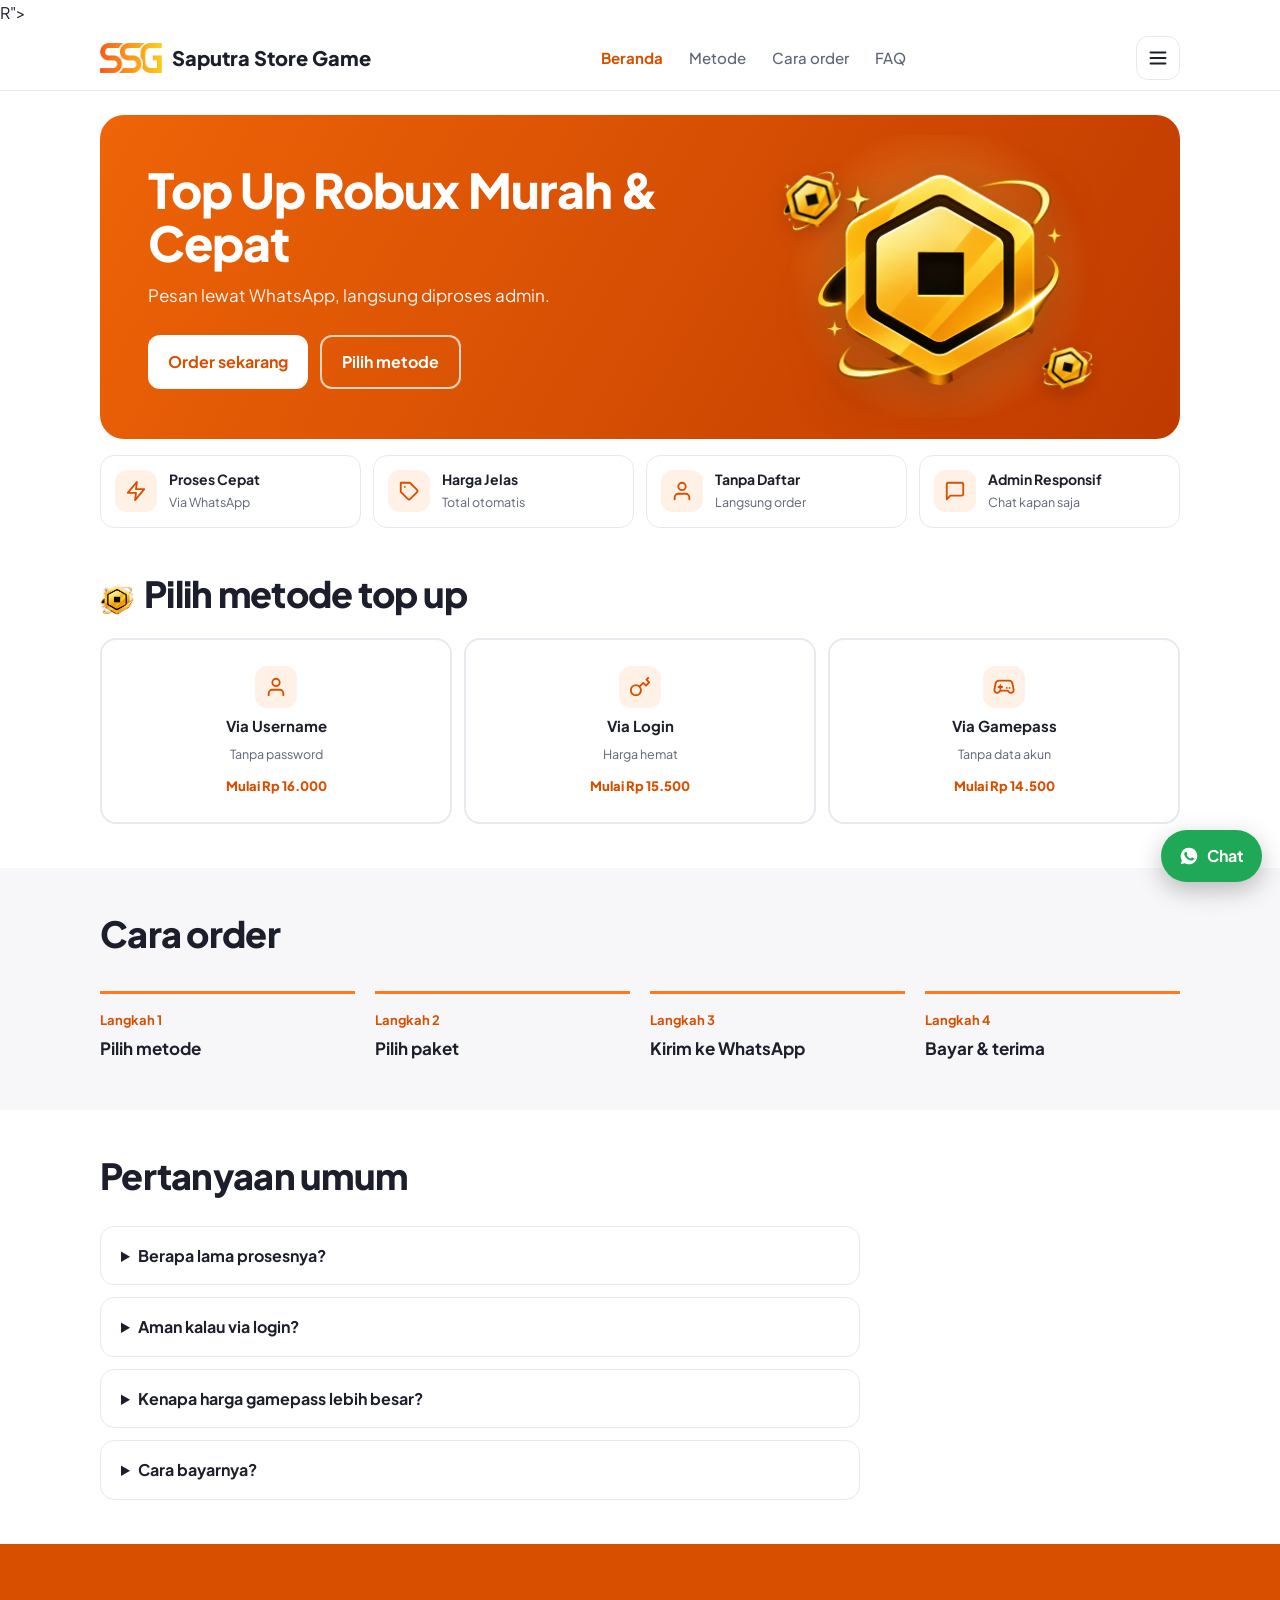
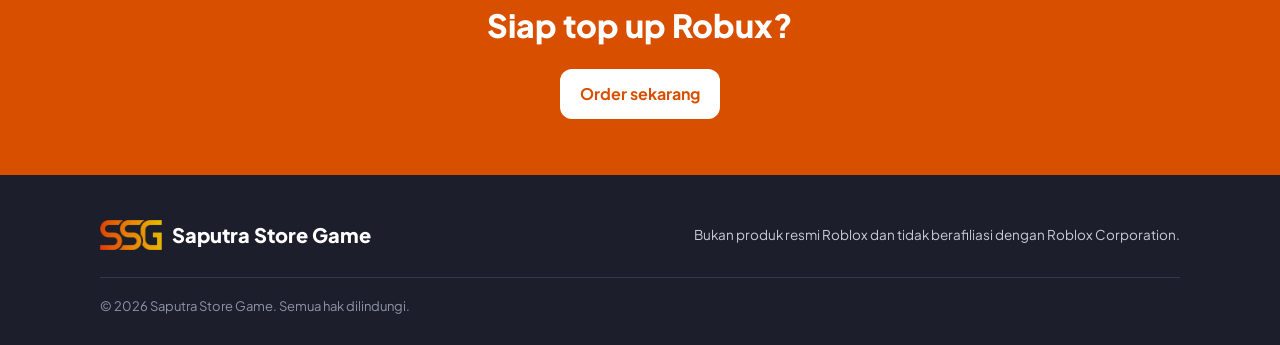
==== index.html @ 34a8691d "Add files via upload" ====
<!DOCTYPE html>
<html lang="id">
<head>
<meta charset="utf-8">
<meta name="viewport" content="width=device-width, initial-scale=1">
<title>Saputra Store Game – Top Up Robux Cepat & Aman</title>
<meta name="description" content="Top up Robux via username, login, atau gamepass. Pesan langsung lewat WhatsApp, diproses cepat.">
<link rel="icon" type="image/png" href="favicon.png"><rect width='100' height='100' rx='24' fill='%23ff7a1a'/><text x='50' y='68' font-size='56' font-weight='800' text-anchor='middle' fill='white' font-family='sans-serif'>R</text></svg>">
<link rel="preconnect" href="https://fonts.googleapis.com">
<link rel="preconnect" href="https://fonts.gstatic.com" crossorigin>
<link href="https://fonts.googleapis.com/css2?family=Plus+Jakarta+Sans:wght@400;500;700;800&display=swap" rel="stylesheet">
<link rel="stylesheet" href="style.css?v=20261128c">
</head>
<body>
<header>
  <div class="wrap nav">
    <a class="logo" href="index.html"><img src="logo.png" alt="" height="30"><span id="brandName">Saputra Store Game</span></a>
    <nav aria-label="Menu utama">
      <a href="index.html" aria-current="page">Beranda</a> <a href="index.html#paket">Metode</a> <a href="index.html#cara">Cara order</a> <a href="index.html#faq">FAQ</a>
    </nav>
    <div class="burgerwrap">
      <button type="button" class="burger" id="burger" aria-label="Menu" aria-expanded="false" aria-controls="menu">
        <svg width="22" height="22" viewBox="0 0 24 24" fill="none" stroke="currentColor" stroke-width="2.4" stroke-linecap="round" aria-hidden="true"><path d="M4 6h16M4 12h16M4 18h16"/></svg>
      </button>
      <div class="menu" id="menu" hidden>
        <a href="index.html">Beranda</a>
        <a href="index.html#paket">Metode</a>
        <a href="index.html#cara">Cara order</a>
        <a href="index.html#faq">FAQ</a>
        <a href="#" id="waMenu" target="_blank" rel="noopener">Chat admin</a>
      </div>
    </div>
  </div>
</header>
<main>
<div class="wrap">
  <div class="banner">
    <div>
      <h1>Top Up Robux Murah &amp; Cepat</h1>
      <p>Pesan lewat WhatsApp, langsung diproses admin.</p>
      <div class="cta-row"><a class="btn btn-w" href="order.html">Order sekarang</a><a class="btn btn-line" href="#paket">Pilih metode</a></div>
    </div>
    <div class="artbox" aria-hidden="true"><img class="art" src="robux.png" alt="" width="300" height="267"><img class="mini m1" src="robux.png" alt=""><img class="mini m2" src="robux.png" alt=""></div>
  </div>
  <div class="feats">
    <div class="ft"><span class="ic"><svg width="22" height="22" viewBox="0 0 24 24" fill="none" stroke="#d94f00" stroke-width="2" stroke-linecap="round" stroke-linejoin="round" aria-hidden="true"><path d="M13 2L3 14h9l-1 8 10-12h-9l1-8z"/></svg></span><div><b>Proses Cepat</b><span>Via WhatsApp</span></div></div><div class="ft"><span class="ic"><svg width="22" height="22" viewBox="0 0 24 24" fill="none" stroke="#d94f00" stroke-width="2" stroke-linecap="round" stroke-linejoin="round" aria-hidden="true"><path d="M20.6 13.4l-7.2 7.2a2 2 0 0 1-2.8 0L3 13V3h10l7.6 7.6a2 2 0 0 1 0 2.8zM7.5 7.5h.01"/></svg></span><div><b>Harga Jelas</b><span>Total otomatis</span></div></div><div class="ft"><span class="ic"><svg width="22" height="22" viewBox="0 0 24 24" fill="none" stroke="#d94f00" stroke-width="2" stroke-linecap="round" stroke-linejoin="round" aria-hidden="true"><path d="M20 21v-2a4 4 0 0 0-4-4H8a4 4 0 0 0-4 4v2M12 11a4 4 0 1 0 0-8 4 4 0 0 0 0 8z"/></svg></span><div><b>Tanpa Daftar</b><span>Langsung order</span></div></div><div class="ft"><span class="ic"><svg width="22" height="22" viewBox="0 0 24 24" fill="none" stroke="#d94f00" stroke-width="2" stroke-linecap="round" stroke-linejoin="round" aria-hidden="true"><path d="M21 15a2 2 0 0 1-2 2H7l-4 4V5a2 2 0 0 1 2-2h14a2 2 0 0 1 2 2z"/></svg></span><div><b>Admin Responsif</b><span>Chat kapan saja</span></div></div>
  </div>
</div>

<section id="paket" class="tight"><div class="wrap">
  <h2 class="t"><img class="hico" src="robux.png" alt="" width="34" height="30">Pilih metode top up</h2>
  <div class="mcs">
    <a class="mc" href="order.html?m=username"><span class="ic"><svg width="22" height="22" viewBox="0 0 24 24" fill="none" stroke="#d94f00" stroke-width="2" stroke-linecap="round" stroke-linejoin="round" aria-hidden="true"><path d="M20 21v-2a4 4 0 0 0-4-4H8a4 4 0 0 0-4 4v2M12 11a4 4 0 1 0 0-8 4 4 0 0 0 0 8z"/></svg></span><b>Via Username</b><small>Tanpa password</small><span class="from" data-m="username"></span></a><a class="mc" href="order.html?m=login"><span class="ic"><svg width="22" height="22" viewBox="0 0 24 24" fill="none" stroke="#d94f00" stroke-width="2" stroke-linecap="round" stroke-linejoin="round" aria-hidden="true"><path d="M21 2l-2 2m-7.6 7.6a5.5 5.5 0 1 1-7.8 7.8 5.5 5.5 0 0 1 7.8-7.8zm0 0L15.5 7.5m0 0l3 3L22 7l-3-3"/></svg></span><b>Via Login</b><small>Harga hemat</small><span class="from" data-m="login"></span></a><a class="mc" href="order.html?m=gamepass"><span class="ic"><svg width="22" height="22" viewBox="0 0 24 24" fill="none" stroke="#d94f00" stroke-width="2" stroke-linecap="round" stroke-linejoin="round" aria-hidden="true"><path d="M6 12h4m-2-2v4m7-1h.01M18 13h.01M17.3 5H6.7a4 4 0 0 0-3.9 3.2L1.5 15a3 3 0 0 0 5.2 2.4L8 16h8l1.3 1.4A3 3 0 0 0 22.5 15l-1.3-6.8A4 4 0 0 0 17.3 5z"/></svg></span><b>Via Gamepass</b><small>Tanpa data akun</small><span class="from" data-m="gamepass"></span></a>
  </div>
</div></section>

<section id="cara" class="alt tight"><div class="wrap">
  <h2 class="t">Cara order</h2>
  <ol class="steps">
    <li><b>Pilih metode</b></li><li><b>Pilih paket</b></li><li><b>Kirim ke WhatsApp</b></li><li><b>Bayar &amp; terima</b></li>
  </ol>
</div></section>

<section id="faq" class="tight"><div class="wrap">
  <h2 class="t">Pertanyaan umum</h2>
  <div class="faq">
    <details><summary>Berapa lama prosesnya?</summary><p>Diproses setelah pembayaran dikonfirmasi admin.</p></details>
    <details><summary>Aman kalau via login?</summary><p>Via username atau gamepass lebih aman. Jika via login, password dan code backup hanya dikirim ke admin lewat WhatsApp dan tidak disimpan di website. Ganti password setelah pesanan selesai.</p></details>
    <details><summary>Kenapa harga gamepass lebih besar?</summary><p>Roblox memotong 30%. Harga gamepass dihitung otomatis di halaman order.</p></details>
    <details><summary>Cara bayarnya?</summary><p>Admin mengirim pilihan pembayaran lewat WhatsApp.</p></details>
  </div>
</div></section>

<div class="cta"><div class="wrap">
  <h2>Siap top up Robux?</h2>
  <a class="btn" href="order.html" style="margin-top:18px">Order sekarang</a>
</div></div>
</main>
<footer>
  <div class="wrap">
    <div class="fgrid">
      <a class="logo" href="index.html"><img src="logo.png" alt="" height="30"><span class="fbrand">Saputra Store Game</span></a>
      <p>Bukan produk resmi Roblox dan tidak berafiliasi dengan Roblox Corporation.</p>
    </div>
    <div class="copy">© <span id="yr"></span> <span class="fbrand">Saputra Store Game</span>. Semua hak dilindungi.</div>
  </div>
</footer>

<a class="fab" id="waFab" href="#" target="_blank" rel="noopener" aria-label="Chat admin via WhatsApp">
  <svg width="20" height="20" viewBox="0 0 24 24" fill="#fff" aria-hidden="true"><path d="M12 2a10 10 0 0 0-8.6 15.1L2 22l5-1.3A10 10 0 1 0 12 2zm5.2 14.2c-.2.6-1.300 1.200-1.800 1.200-.5.100-1 .2-3.300-.7-2.800-1.200-4.600-4-4.700-4.200-.1-.2-1.100-1.500-1.100-2.800 0-1.300.7-2 1-2.300.2-.3.500-.3.700-.3h.5c.2 0 .4 0 .6.500l.9 2.100c.1.200.1.400 0 .5l-.4.600c-.1.200-.3.300-.1.600.2.300.8 1.300 1.700 2.100 1.200 1 2.200 1.400 2.500 1.500.3.100.5.100.7-.1l.9-1.100c.2-.3.400-.2.700-.1l2 .9c.3.100.5.200.5.300.100.100.100.700-.1 1.300z"/></svg>
  Chat
</a>

<script src="site.js?v=20261128c"></script>
<script>
document.querySelectorAll(".from").forEach(e => {
  e.textContent = "Mulai " + rp(Math.min(...CONFIG.prices[e.dataset.m].map(p => p[1])));
});
</script>
</body>
</html>
---- style.css ----
:root{
  --orange:#ff7a1a; --orange-d:#d94f00; --orange-l:#fff1e6; --orange-m:#ffd9bd;
  --ink:#1c1f2b; --muted:#5d6475; --line:#e8e9ee; --bg:#ffffff; --soft:#f7f7f9;
  --ok:#14804a; --err:#c62828;
}
*{box-sizing:border-box;margin:0;padding:0}
html{scroll-behavior:smooth}
body{font-family:"Plus Jakarta Sans",system-ui,-apple-system,"Segoe UI",Roboto,sans-serif;color:var(--ink);background:var(--bg);line-height:1.6;-webkit-font-smoothing:antialiased}
a{color:inherit}
:focus-visible{outline:3px solid var(--ink);outline-offset:2px;border-radius:6px}
.wrap{max-width:1120px;margin:0 auto;padding:0 20px}
@media (prefers-reduced-motion:reduce){html{scroll-behavior:auto}*{transition:none!important}}

/* header */
header{position:sticky;top:0;z-index:20;background:rgba(255,255,255,.94);backdrop-filter:blur(8px);border-bottom:1px solid var(--line)}
.nav{display:flex;align-items:center;justify-content:space-between;height:64px}
.logo{display:flex;align-items:center;gap:10px;font-weight:800;font-size:20px;text-decoration:none}
.logo i{width:34px;height:34px;border-radius:10px;background:var(--orange);color:#fff;display:grid;place-items:center;font-style:normal;font-size:19px}
.nav nav{display:flex;gap:26px;font-weight:500;font-size:15px}
.nav nav a{text-decoration:none;color:var(--muted)}
.nav nav a:hover{color:var(--orange-d)}
.btn{display:inline-flex;align-items:center;justify-content:center;gap:8px;border:0;cursor:pointer;font:inherit;font-weight:700;border-radius:12px;padding:12px 20px;text-decoration:none;transition:background .15s}
.btn-o{background:var(--orange-d);color:#fff}
.btn-o:hover{background:#b94400}
.btn-s{padding:9px 16px;font-size:14px}
@media(max-width:760px){.nav nav{display:none}}

/* hero */
.hero{padding:56px 0 72px;background:linear-gradient(180deg,var(--orange-l),#fff 70%)}
.hero-grid{display:grid;grid-template-columns:1.05fr .95fr;gap:48px;align-items:start}
@media(max-width:900px){.hero-grid{grid-template-columns:1fr;gap:32px}.hero{padding-top:36px}}
h1{font-size:clamp(34px,5vw,54px);line-height:1.1;font-weight:800;letter-spacing:-.02em}
.lead{margin-top:18px;font-size:18px;color:var(--muted);max-width:480px}
.points{margin-top:28px;list-style:none;display:grid;gap:14px}
.points li{display:flex;gap:12px;align-items:flex-start}
.points b{display:block}
.points span{color:var(--muted);font-size:15px}
.tick{flex:none;width:26px;height:26px;border-radius:50%;background:var(--orange);display:grid;place-items:center;margin-top:2px}
.tick svg{width:14px;height:14px}

/* order card */
.card{background:#fff;border:1px solid var(--line);border-radius:20px;box-shadow:0 18px 48px rgba(217,79,0,.12);padding:22px}
.card h2{font-size:20px;margin-bottom:14px}
.tabs{display:grid;grid-template-columns:repeat(3,1fr);gap:6px;background:var(--soft);padding:5px;border-radius:14px}
.tab{border:0;background:transparent;font:inherit;font-weight:700;font-size:14px;padding:10px 6px;border-radius:10px;cursor:pointer;color:var(--muted)}
.tab[aria-selected="true"]{background:#fff;color:var(--orange-d);box-shadow:0 1px 4px rgba(0,0,0,.12)}
.hint{margin:14px 0 4px;font-size:14px;color:var(--muted)}
label{display:block;font-weight:700;font-size:14px;margin:16px 0 6px}
input[type=text],input[type=password]{width:100%;font:inherit;padding:12px 14px;border:1.5px solid var(--line);border-radius:12px;background:#fff;color:var(--ink)}
input[type=text]:focus,input[type=password]:focus{border-color:var(--orange);outline:3px solid var(--orange-m)}
input.bad{border-color:var(--err)}
.err{color:var(--err);font-size:13px;margin-top:6px;min-height:0}
.chips{display:grid;grid-template-columns:repeat(3,1fr);gap:8px}
.chip{border:1.5px solid var(--line);background:#fff;border-radius:12px;padding:10px 6px;cursor:pointer;font:inherit;text-align:center;line-height:1.3}
.chip b{display:block;font-size:15px}
.chip small{color:var(--muted);font-size:12px}
.chip[aria-pressed="true"]{border-color:var(--orange);background:var(--orange-l)}
.chip[aria-pressed="true"] small{color:var(--orange-d)}
.box{margin-top:16px;border-radius:12px;background:var(--orange-l);padding:12px 14px;font-size:14px}
.box b{color:var(--orange-d)}
.total{display:flex;justify-content:space-between;align-items:baseline;margin:18px 0 12px;padding-top:16px;border-top:1px dashed var(--line)}
.total span{color:var(--muted);font-size:14px}
.total strong{font-size:28px;letter-spacing:-.02em}
.card .btn{width:100%;padding:15px;font-size:16px}
.fine{margin-top:10px;text-align:center;font-size:12.5px;color:var(--muted)}

/* sections */
section{padding:72px 0}
.alt{background:var(--soft)}
h2.t{font-size:clamp(26px,3.4vw,36px);line-height:1.2;letter-spacing:-.02em;font-weight:800}
.sub{margin-top:10px;color:var(--muted);max-width:560px}
.grid3{display:grid;grid-template-columns:repeat(3,1fr);gap:20px;margin-top:36px}
@media(max-width:860px){.grid3{grid-template-columns:1fr}}
.item{background:#fff;border:1px solid var(--line);border-radius:16px;padding:24px}
.alt .item{border-color:transparent}
.item h3{font-size:18px;margin-bottom:6px}
.item p{color:var(--muted);font-size:15px}
.item .tag{display:inline-block;margin-top:14px;font-size:13px;font-weight:700;color:var(--orange-d);background:var(--orange-l);padding:4px 10px;border-radius:99px}
.steps{margin-top:36px;display:grid;grid-template-columns:repeat(4,1fr);gap:20px;counter-reset:s;list-style:none}
@media(max-width:900px){.steps{grid-template-columns:1fr 1fr}}
@media(max-width:520px){.steps{grid-template-columns:1fr}}
.steps li{counter-increment:s;padding-top:16px;border-top:3px solid var(--orange)}
.steps li::before{content:"Langkah " counter(s);display:block;font-size:13px;font-weight:700;color:var(--orange-d);margin-bottom:4px}
.steps b{display:block;margin-bottom:4px}
.steps span{color:var(--muted);font-size:15px}
details{background:#fff;border:1px solid var(--line);border-radius:14px;padding:16px 20px;margin-top:12px}
summary{cursor:pointer;font-weight:700}
details p{margin-top:10px;color:var(--muted);font-size:15px}
.faq{max-width:760px;margin-top:28px}

/* footer */
footer{background:var(--ink);color:#c9ccd6;padding:44px 0 28px}
.fgrid{display:flex;flex-wrap:wrap;gap:24px;justify-content:space-between;align-items:center}
footer .logo{color:#fff}
footer p{font-size:13.5px;max-width:520px}
.copy{margin-top:26px;padding-top:18px;border-top:1px solid #333847;font-size:13px;color:#8f94a5}

/* floating wa */
.fab{position:fixed;right:18px;bottom:18px;z-index:30;background:#1fa855;color:#fff;border-radius:99px;padding:13px 18px;font-weight:700;text-decoration:none;box-shadow:0 8px 24px rgba(0,0,0,.25);display:flex;gap:8px;align-items:center}
.fab:hover{background:#178a45}
.cta-row{display:flex;gap:12px;flex-wrap:wrap;margin-top:26px}
.btn-ghost{background:#fff;color:var(--ink);border:1.5px solid var(--line)}
.btn-ghost:hover{border-color:var(--orange)}
.quick{display:grid;gap:8px;margin-top:6px}
.qrow{display:flex;justify-content:space-between;align-items:center;padding:14px 16px;border:1.5px solid var(--line);border-radius:12px;text-decoration:none}
.qrow:hover{border-color:var(--orange);background:var(--orange-l)}
.qrow span{font-weight:700;color:var(--orange-d)}
.tbl{overflow-x:auto;margin-top:32px;border:1px solid var(--line);border-radius:16px;background:#fff}
table{width:100%;border-collapse:collapse;min-width:480px}
th,td{padding:14px 18px;text-align:left;border-bottom:1px solid var(--line)}
thead th{background:var(--orange-l);font-size:14px}
tbody tr:last-child th,tbody tr:last-child td{border-bottom:0}
td a{font-weight:700;color:var(--orange-d);text-decoration:none}
td a:hover{text-decoration:underline}
.go{display:inline-block;margin:14px 0 0 12px;font-weight:700;color:var(--orange-d);text-decoration:none;font-size:14px}
.cta{background:var(--orange-d);color:#fff;padding:56px 0;text-align:center}
.cta h2{font-size:clamp(24px,3vw,32px);font-weight:800}
.cta p{margin:8px 0 22px;opacity:.92}
.cta .btn{background:#fff;color:var(--orange-d)}
.page-head{padding:44px 20px 8px;text-align:center}
.page-head h1{font-size:clamp(28px,4vw,38px)}
.page-head p{color:var(--muted);margin-top:8px}
.order-wrap{max-width:560px;margin:28px auto 72px;padding:0 20px}
.nav nav a[aria-current]{color:var(--orange-d);font-weight:700}

.logo img{height:30px;width:auto;display:block}
@media(max-width:480px){.logo{font-size:15px;gap:8px}.logo img{height:22px}.btn-s{padding:8px 12px}}

/* beranda */
.tight{padding:44px 0}
.banner{margin-top:24px;border-radius:24px;background:linear-gradient(120deg,#ee6407,#bf3a00);color:#fff;padding:48px;display:grid;grid-template-columns:1.2fr .8fr;gap:24px;align-items:center;overflow:hidden}
.banner h1{color:#fff;font-size:clamp(30px,4.6vw,48px)}
.banner p{margin-top:12px;font-size:17px;opacity:.95}
.btn-w{background:#fff;color:var(--orange-d)}
.btn-w:hover{background:var(--orange-l)}
.btn-line{background:transparent;color:#fff;border:2px solid rgba(255,255,255,.75)}
.btn-line:hover{background:rgba(255,255,255,.12)}
@media(max-width:760px){.banner{grid-template-columns:1fr;padding:30px 22px}.artbox{display:none}}
.feats{display:grid;grid-template-columns:repeat(4,1fr);gap:12px;margin-top:16px}
@media(max-width:860px){.feats{grid-template-columns:1fr 1fr}}
.ft{display:flex;gap:12px;align-items:center;background:#fff;border:1px solid var(--line);border-radius:14px;padding:14px}
.ft b{display:block;font-size:14px;line-height:1.3}
.ft span:not(.ic){font-size:12.5px;color:var(--muted)}
.ic{width:42px;height:42px;border-radius:12px;background:var(--orange-l);display:grid;place-items:center;flex:none}
.mcs{display:grid;grid-template-columns:repeat(3,1fr);gap:12px;margin-top:22px}
.mc{display:flex;flex-direction:column;align-items:center;gap:6px;border:2px solid var(--line);background:#fff;border-radius:16px;padding:16px 8px;cursor:pointer;font:inherit;text-align:center}
.mc b{font-size:15px}
.mc small{color:var(--muted);font-size:12.5px}
.mc[aria-pressed="true"]{border-color:var(--orange);background:var(--orange-l)}
.mc[aria-pressed="true"] .ic{background:#fff}
.pks{display:grid;grid-template-columns:repeat(auto-fill,minmax(150px,1fr));gap:12px;margin-top:20px}
.pk{display:flex;flex-direction:column;align-items:center;gap:2px;padding:16px 14px 0;border:1.5px solid var(--line);border-radius:16px;background:linear-gradient(180deg,#fff 45%,#fff7ef);text-decoration:none;overflow:hidden;transition:border-color .15s,box-shadow .15s}
.pk:hover{border-color:var(--orange);box-shadow:0 8px 22px rgba(217,79,0,.14)}
.pk b{font-size:22px;letter-spacing:-.02em;margin-top:8px}
.pk small{color:var(--muted);font-size:13px}
.coin{width:44px;height:44px;border-radius:50%;background:linear-gradient(135deg,#ffe07a,#ffa600);display:grid;place-items:center;font-weight:800;font-size:14px;color:#8a4300}
.pr{align-self:stretch;margin:14px -14px 0;padding:10px;background:var(--orange-l);text-align:center;font-weight:800;color:var(--orange-d)}
.steps li{border-top-width:3px}
.steps b{font-size:17px}
@media(max-width:480px){.pks{grid-template-columns:1fr 1fr}.mc{padding:14px 4px}.mc small{font-size:11.5px}}

.artbox{position:relative;justify-self:center;width:100%;max-width:320px}
.artbox::before{content:"";position:absolute;inset:-12%;background:radial-gradient(circle,rgba(255,214,102,.55),transparent 62%)}
.artbox .art{position:relative;width:80%;height:auto;display:block;margin:0 auto;filter:drop-shadow(0 14px 22px rgba(80,20,0,.35));animation:float 5s ease-in-out infinite}
.mini{position:absolute;filter:drop-shadow(0 6px 10px rgba(80,20,0,.3))}
.m1{width:20%;left:0;top:4%;transform:rotate(-14deg)}
.m2{width:16%;right:2%;bottom:0;transform:rotate(12deg)}
@keyframes float{50%{transform:translateY(-8px)}}
@media(prefers-reduced-motion:reduce){.artbox .art{animation:none}}
.stk{position:relative;display:flex;justify-content:center;align-items:center;height:56px}
.stk::before{content:"";position:absolute;width:90px;height:90px;background:radial-gradient(circle,rgba(255,190,70,.35),transparent 65%)}
.stk img{position:relative;width:50px;height:auto;filter:drop-shadow(0 4px 6px rgba(217,79,0,.28));transition:transform .18s}
.stk img+img{margin-left:-22px}
.pk:hover .stk img{transform:translateY(-3px)}
.hico{width:34px;height:auto;vertical-align:-7px;margin-right:10px}

.mhead{display:flex;align-items:center;justify-content:space-between;gap:12px;background:var(--orange-l);border-radius:12px;padding:12px 14px}
.mhead b{color:var(--orange-d)}
.swap{font-size:13.5px;font-weight:700;color:var(--ink)}
a.mc{text-decoration:none;color:inherit}
a.mc:hover{border-color:var(--orange)}
.card .mcs{margin-top:4px}

button.pk{font:inherit;color:inherit;cursor:pointer;text-align:center}
.pk[aria-pressed="true"]{border-color:var(--orange);background:var(--orange-l);box-shadow:0 0 0 3px var(--orange-m)}
.pk[aria-pressed="true"] .pr{background:var(--orange-d);color:#fff}
.order-wrap{max-width:720px}
.card .pks{margin-top:6px}
.from{margin-top:6px;font-size:13px;font-weight:800;color:var(--orange-d)}
#paket .mc{padding:26px 12px;transition:box-shadow .15s,border-color .15s}
#paket .mc:hover{border-color:var(--orange);box-shadow:0 8px 22px rgba(217,79,0,.14)}
@media(max-width:480px){#paket .mc{padding:18px 4px}.card .pks{gap:10px}}

.burgerwrap{position:relative}
.burger{width:44px;height:44px;border-radius:12px;border:1.5px solid var(--line);background:#fff;color:var(--ink);display:grid;place-items:center;cursor:pointer;transition:border-color .15s,color .15s}
.burger:hover,.burger[aria-expanded="true"]{border-color:var(--orange);color:var(--orange-d)}
.menu{position:absolute;right:0;top:calc(100% + 10px);min-width:220px;background:#fff;border:1px solid var(--line);border-radius:16px;box-shadow:0 18px 40px rgba(0,0,0,.14);padding:8px;z-index:25}
.menu a{display:block;padding:12px 14px;border-radius:10px;text-decoration:none;font-weight:600}
.menu a:hover{background:var(--orange-l);color:var(--orange-d)}

.pwrow{position:relative}
.pwrow input{padding-right:104px}
.eye{position:absolute;right:6px;top:6px;bottom:6px;border:0;background:var(--soft);border-radius:8px;padding:0 12px;font:inherit;font-weight:700;font-size:13px;cursor:pointer;color:var(--ink)}
.eye:hover{background:var(--orange-l);color:var(--orange-d)}

.warn{border:1.5px solid #f3c27a;background:#fff8ec;border-radius:16px;padding:16px;margin-top:18px}
.warn-h{display:flex;gap:12px;align-items:flex-start}
.warn-ic{flex:none;width:40px;height:40px;border-radius:50%;background:var(--orange);display:grid;place-items:center}
.warn h3{font-size:15.5px;line-height:1.35}
.badge{display:inline-block;font-size:11.5px;font-weight:800;letter-spacing:.04em;background:var(--orange-d);color:#fff;border-radius:99px;padding:2px 10px;margin:6px 0}
.warn p{font-size:14px;color:var(--muted)}
.how{margin-top:14px;background:#fff;border:1px solid var(--line);border-radius:12px;padding:14px}
.how b{font-size:14.5px}
.stp{display:flex;flex-wrap:wrap;align-items:center;gap:6px;margin:10px 0}
.stp span{background:var(--soft);border-radius:8px;padding:6px 10px;font-size:13px}
.stp i{font-style:normal;color:var(--muted)}
.stp .ok{background:#e4f6ec;color:var(--ok);font-weight:700}
.how small{display:block;color:var(--muted);font-size:12.5px;margin-bottom:12px}
.card .how .btn{padding:12px;font-size:15px}
label.chk{display:flex;gap:12px;align-items:flex-start;margin:14px 0 0;padding:14px;border:1.5px solid var(--line);border-radius:12px;background:#fff;font-weight:500;font-size:14px;cursor:pointer}
.chk input{width:20px;height:20px;margin-top:2px;accent-color:var(--orange-d);flex:none}
.chk input.bad{outline:2px solid var(--err);outline-offset:2px}
.notes{margin-top:14px;border:1px solid var(--line);border-radius:14px;background:var(--soft);padding:14px 16px}
.notes h3{font-size:15px;margin-bottom:8px}
.notes ul{padding-left:20px;font-size:14px;color:var(--muted);display:grid;gap:6px}

.gpg{margin-top:18px}
.gpg-t{font-size:15px}
.gpg-s{margin:8px 0 0;padding-left:20px;font-size:14px;color:var(--muted);display:grid;gap:4px}
.gpg-s a{color:var(--orange-d);font-weight:700}
.gpg-n{margin-top:10px;font-size:12.5px;color:var(--muted)}
.rbx{display:grid;grid-template-columns:112px 1fr;background:#0d1117;border:1px solid #2a2f3a;border-radius:16px;overflow:hidden;color:#e8ecf2;margin-top:14px}
.rbx-side{border-right:1px solid #2a2f3a;padding:16px 10px;font-size:12.5px;color:#9aa4b2;display:grid;gap:8px;align-content:start}
.rbx-side b{color:#fff;font-size:16px;padding-left:8px}
.rbx-side hr{border:0;border-top:1px solid #2a2f3a;margin:2px 0 4px}
.rbx-side span{padding:8px;border-radius:6px}
.rbx-side small{font-size:11px;letter-spacing:.05em;padding-left:8px}
.rbx-side .on{background:#1b2636;color:#fff}
.rbx-main{padding:16px;min-width:0}
.rbx-main h4{font-size:20px;color:#fff}
.rbx-main h5{font-size:15px;color:#fff;margin:10px 0 12px}
.rbx-tg{display:flex;align-items:center;gap:10px;font-size:14px}
.rbx-tg i{width:38px;height:22px;border-radius:99px;background:#1f8a5b;position:relative;flex:none}
.rbx-tg i::after{content:"";position:absolute;right:2px;top:2px;width:18px;height:18px;border-radius:50%;background:#d7dce2}
.rbx-in{display:flex;align-items:center;gap:8px;background:#1a2230;border-radius:8px;padding:11px 12px;margin:14px 2px 10px;font-size:15px;outline:2px solid var(--orange);outline-offset:2px}
.rbx-in img,.rbx-ea img{width:20px;height:auto}
.rbx-ea{display:flex;justify-content:space-between;align-items:center;gap:8px;font-size:12px;color:#8b95a5}
.rbx-ea b{display:flex;align-items:center;gap:6px;color:#fff;font-size:13px}
.rbx-ea b img{width:16px}
.rbx-ck{display:flex;align-items:center;gap:10px;margin-top:14px;font-size:13.5px}
.rbx-ck i{width:20px;height:20px;border:2px solid #25c27a;border-radius:5px;background:#0d1117;flex:none}
.rbx-main hr{border:0;border-top:1px solid #2a2f3a;margin:14px 0}
.rbx-bt{display:flex;gap:10px;flex-wrap:wrap}
.rbx-bt span{font-size:11px;font-weight:700;padding:8px 12px;border-radius:6px;background:#1f2937;color:#cbd5e1}
.rbx-bt .sv{background:#22c27a;color:#06281a}
@media(max-width:480px){.rbx{grid-template-columns:92px 1fr}.rbx-main{padding:14px 12px}}

.bk{display:grid;grid-template-columns:repeat(3,1fr);gap:10px}
.bk label{margin-top:12px}
@media(max-width:560px){.bk{grid-template-columns:1fr;gap:0}}
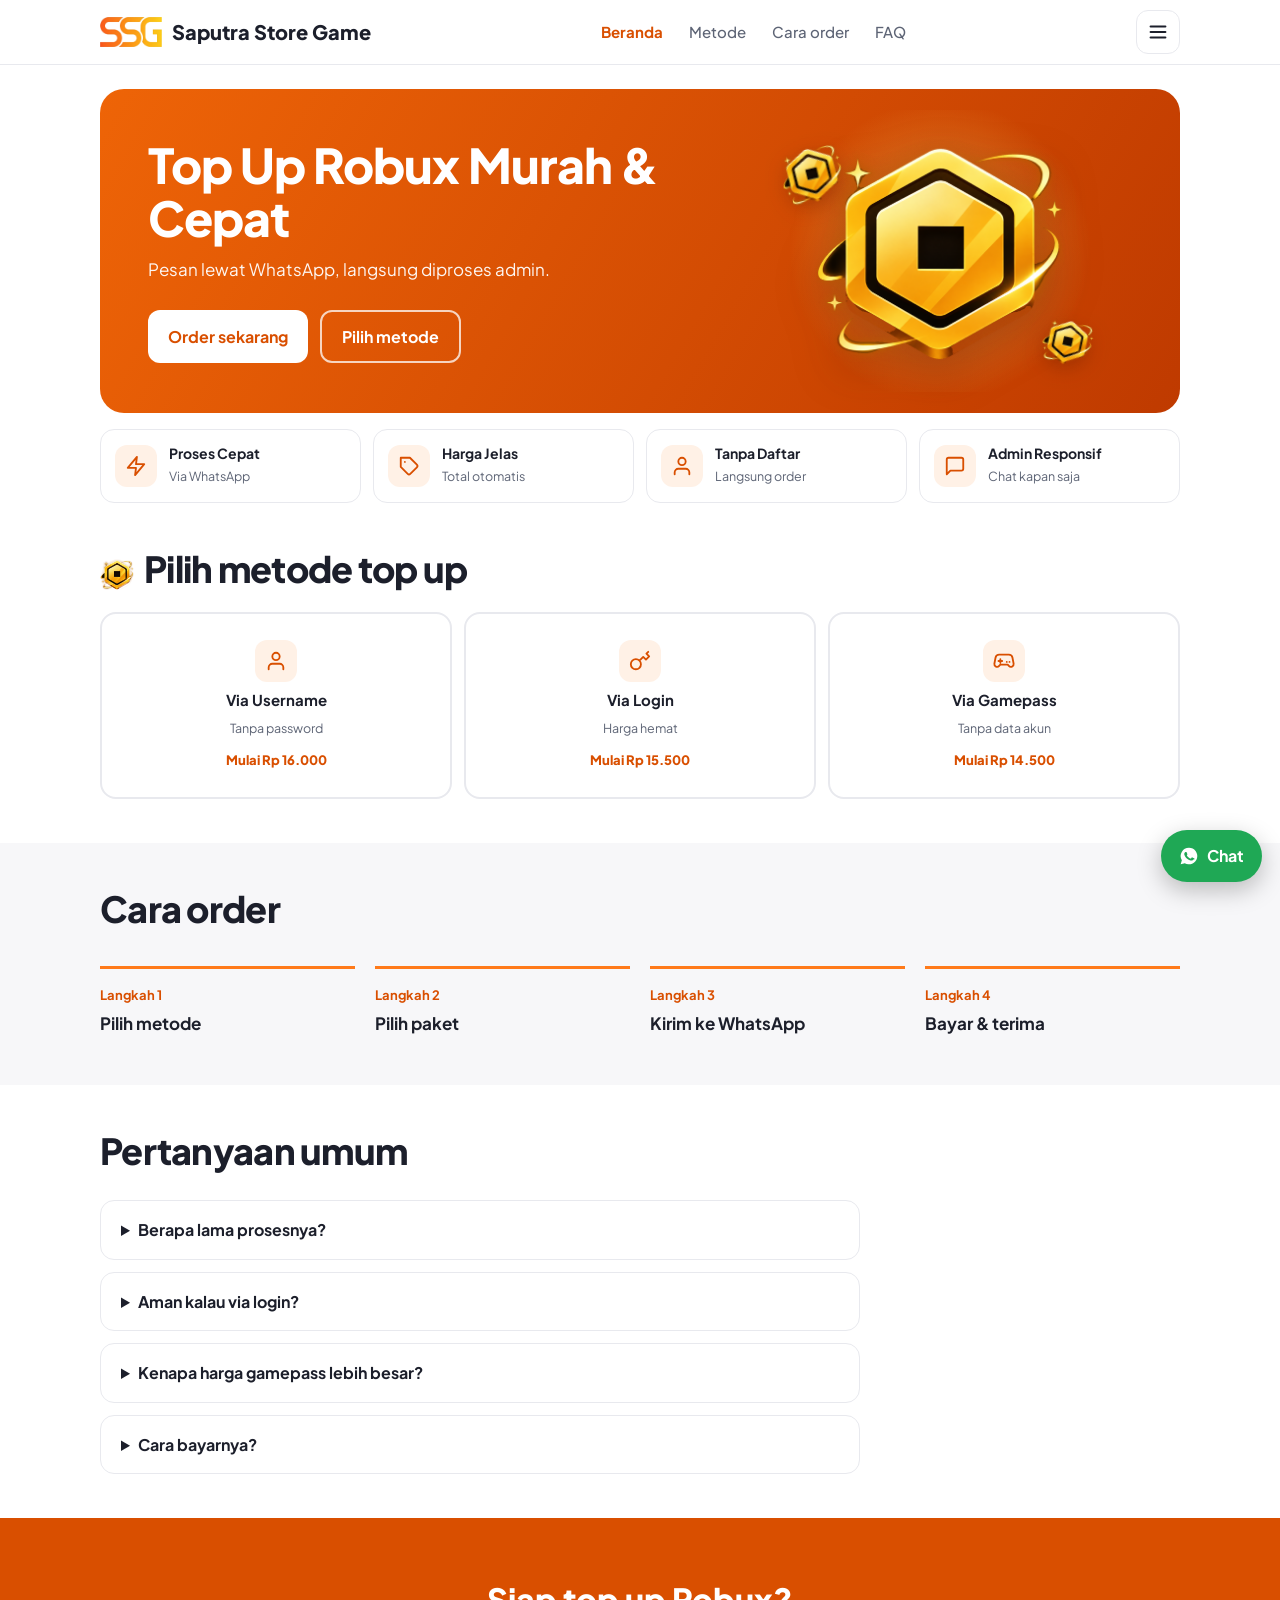
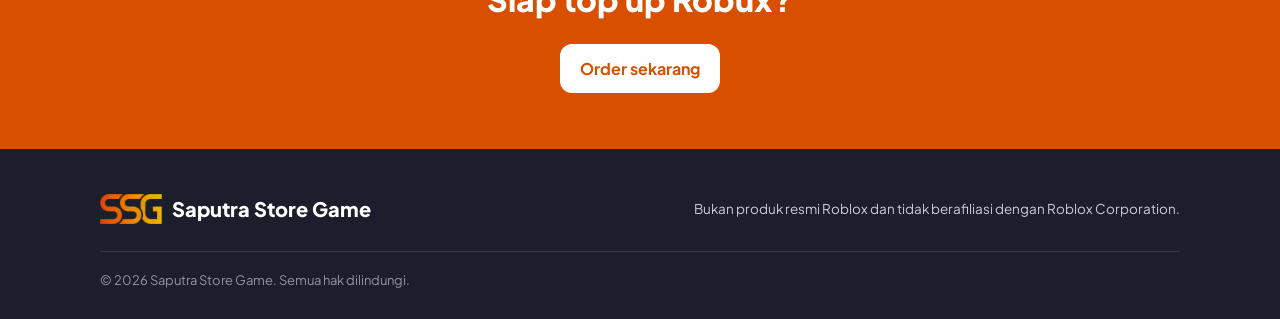
==== commit ea060a04: "Add files via upload" ====
--- a/index.html
+++ b/index.html
@@ -5,7 +5,7 @@
 <meta name="viewport" content="width=device-width, initial-scale=1">
 <title>Saputra Store Game – Top Up Robux Cepat & Aman</title>
 <meta name="description" content="Top up Robux via username, login, atau gamepass. Pesan langsung lewat WhatsApp, diproses cepat.">
-<link rel="icon" type="image/png" href="favicon.png"><rect width='100' height='100' rx='24' fill='%23ff7a1a'/><text x='50' y='68' font-size='56' font-weight='800' text-anchor='middle' fill='white' font-family='sans-serif'>R</text></svg>">
+<link rel="icon" type="image/png" href="favicon.png">
 <link rel="preconnect" href="https://fonts.googleapis.com">
 <link rel="preconnect" href="https://fonts.gstatic.com" crossorigin>
 <link href="https://fonts.googleapis.com/css2?family=Plus+Jakarta+Sans:wght@400;500;700;800&display=swap" rel="stylesheet">
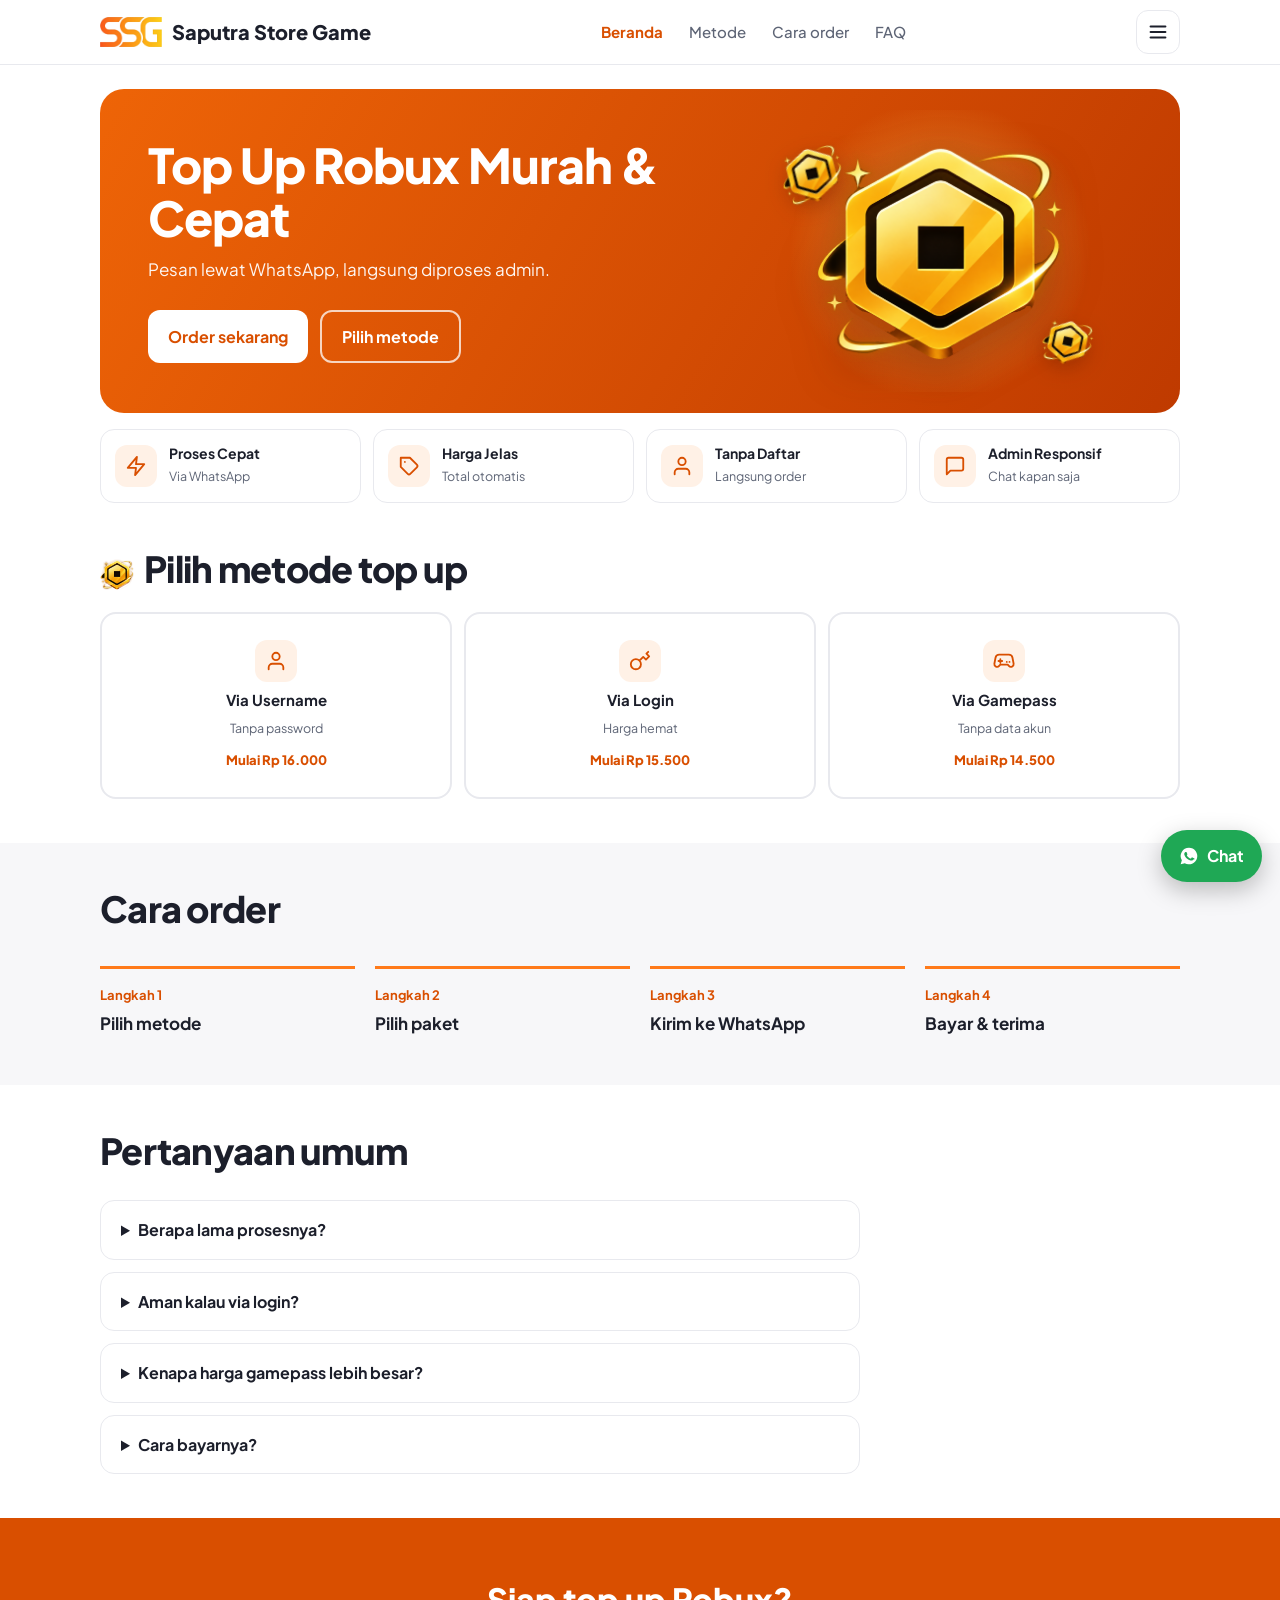
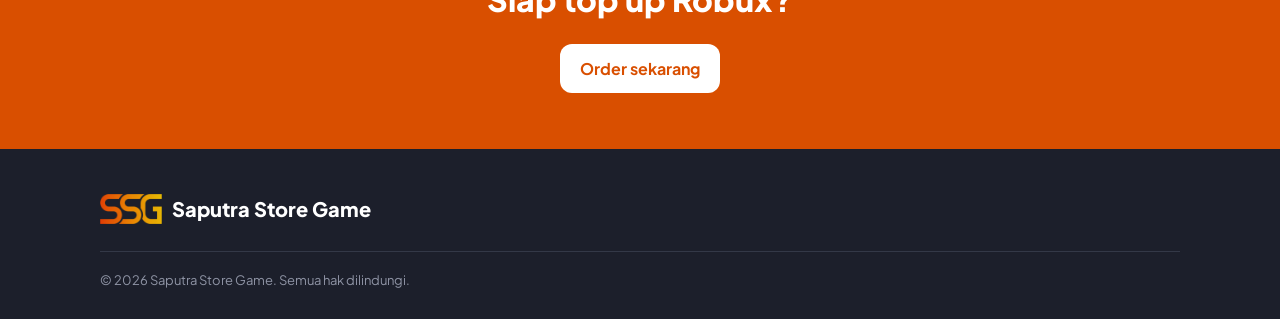
==== commit 71500d18: "Remove disclaimer from footer Removed the disclaimer about Roblox products from the footer." ====
--- a/index.html
+++ b/index.html
@@ -80,7 +80,7 @@
   <div class="wrap">
     <div class="fgrid">
       <a class="logo" href="index.html"><img src="logo.png" alt="" height="30"><span class="fbrand">Saputra Store Game</span></a>
-      <p>Bukan produk resmi Roblox dan tidak berafiliasi dengan Roblox Corporation.</p>
+      <p></p>
     </div>
     <div class="copy">© <span id="yr"></span> <span class="fbrand">Saputra Store Game</span>. Semua hak dilindungi.</div>
   </div>
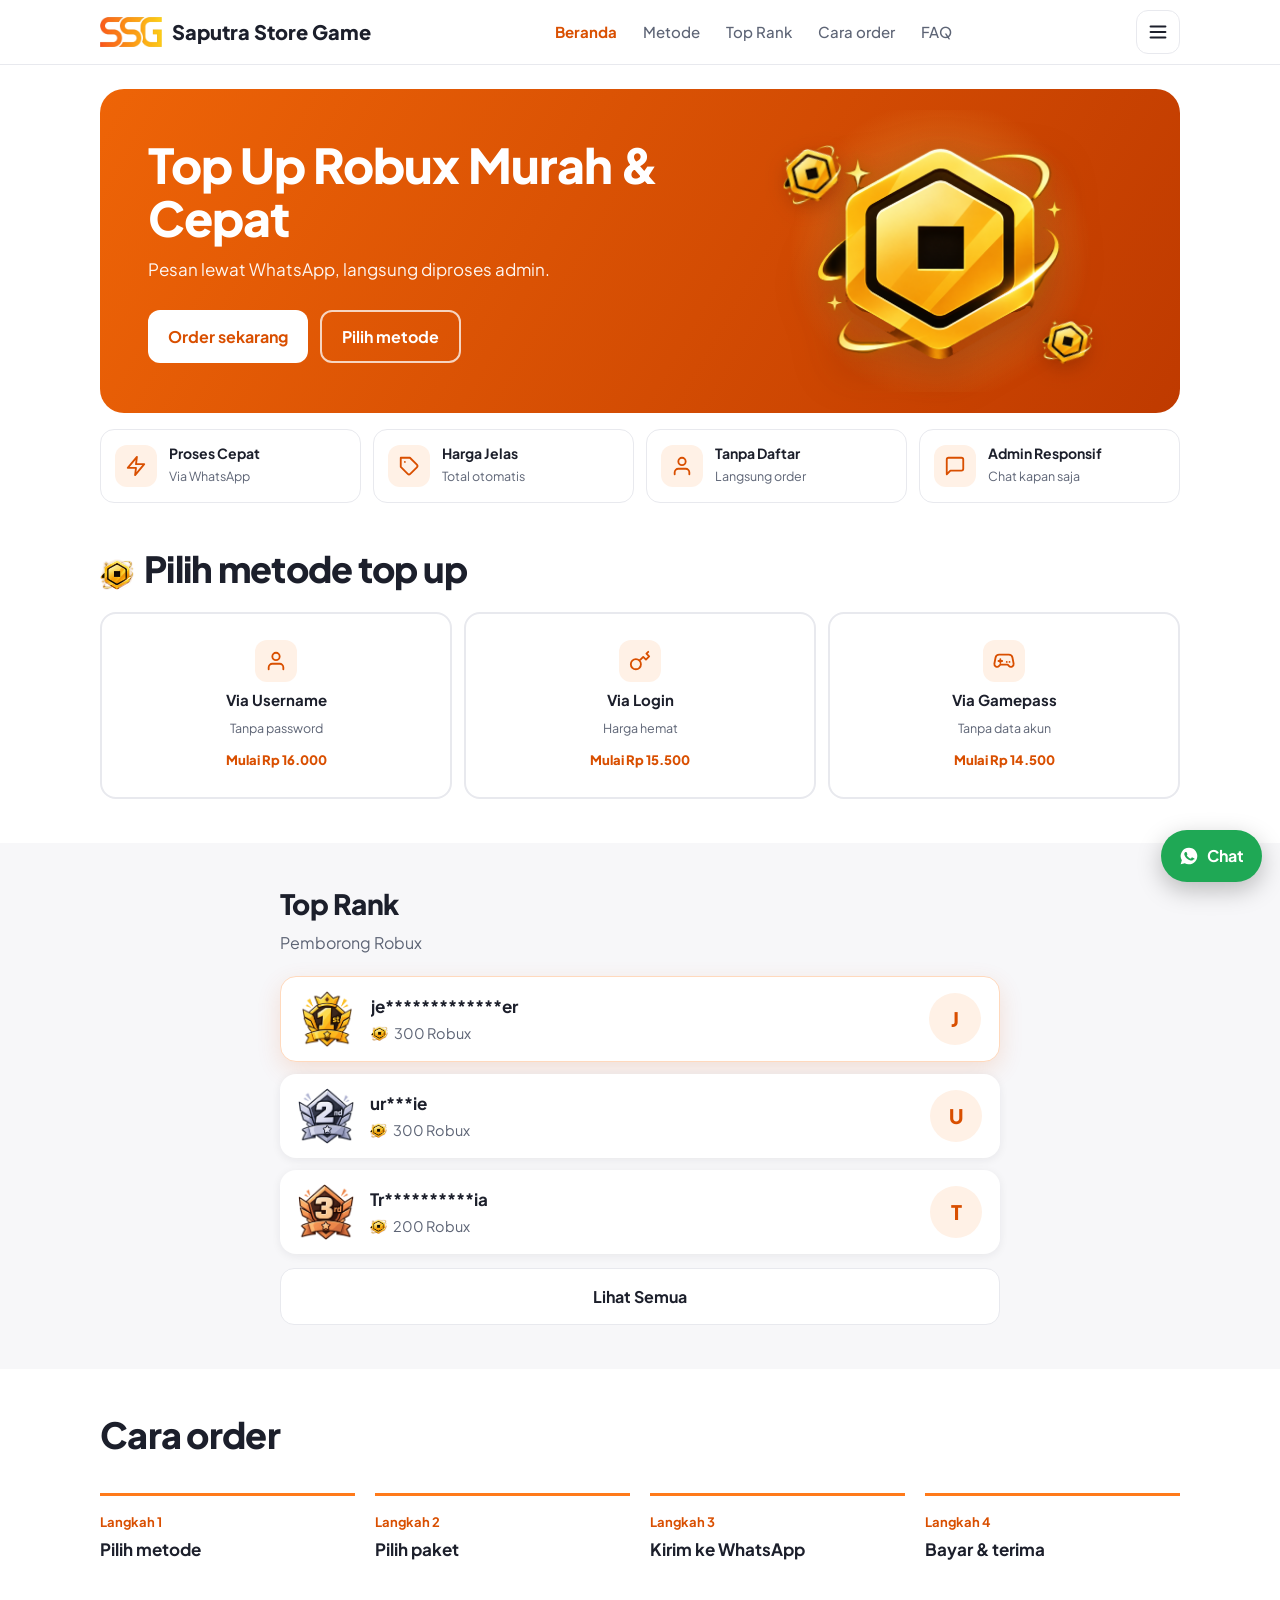
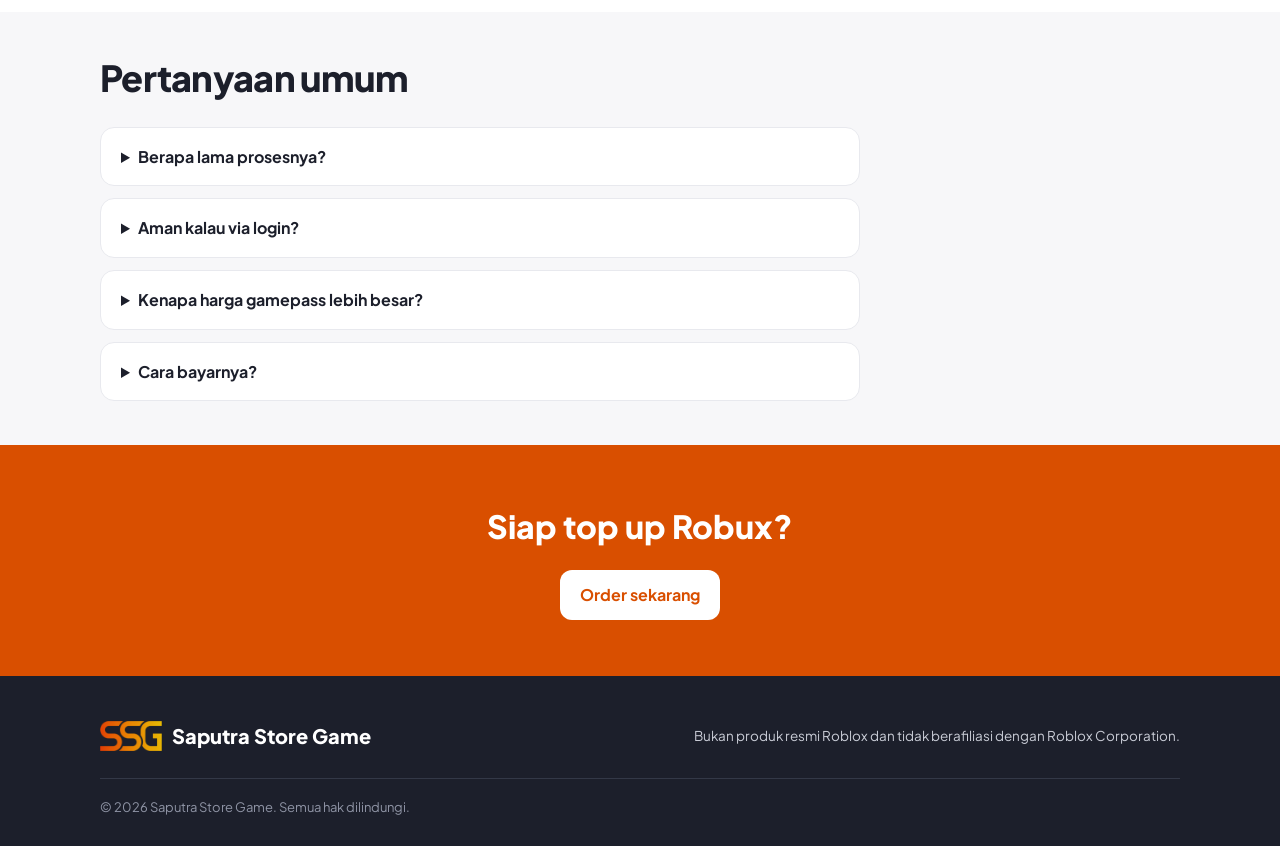
==== commit a607b1ca: "Add files via upload" ====
--- a/index.html
+++ b/index.html
@@ -9,14 +9,14 @@
 <link rel="preconnect" href="https://fonts.googleapis.com">
 <link rel="preconnect" href="https://fonts.gstatic.com" crossorigin>
 <link href="https://fonts.googleapis.com/css2?family=Plus+Jakarta+Sans:wght@400;500;700;800&display=swap" rel="stylesheet">
-<link rel="stylesheet" href="style.css?v=20261128c">
+<link rel="stylesheet" href="style.css?v=20261128d">
 </head>
 <body>
 <header>
   <div class="wrap nav">
     <a class="logo" href="index.html"><img src="logo.png" alt="" height="30"><span id="brandName">Saputra Store Game</span></a>
     <nav aria-label="Menu utama">
-      <a href="index.html" aria-current="page">Beranda</a> <a href="index.html#paket">Metode</a> <a href="index.html#cara">Cara order</a> <a href="index.html#faq">FAQ</a>
+      <a href="index.html" aria-current="page">Beranda</a> <a href="index.html#paket">Metode</a> <a href="index.html#rank">Top Rank</a> <a href="index.html#cara">Cara order</a> <a href="index.html#faq">FAQ</a>
     </nav>
     <div class="burgerwrap">
       <button type="button" class="burger" id="burger" aria-label="Menu" aria-expanded="false" aria-controls="menu">
@@ -24,7 +24,7 @@
       </button>
       <div class="menu" id="menu" hidden>
         <a href="index.html">Beranda</a>
-        <a href="index.html#paket">Metode</a>
+        <a href="index.html#paket">Metode</a> <a href="index.html#rank">Top Rank</a>
         <a href="index.html#cara">Cara order</a>
         <a href="index.html#faq">FAQ</a>
         <a href="#" id="waMenu" target="_blank" rel="noopener">Chat admin</a>
@@ -54,14 +54,23 @@
   </div>
 </div></section>
 
-<section id="cara" class="alt tight"><div class="wrap">
+<section id="rank" class="alt tight"><div class="wrap">
+  <div class="rank-wrap">
+    <h2 class="t">Top Rank</h2>
+    <p class="sub">Pemborong Robux</p>
+    <ol class="rk-list" id="rankList"></ol>
+    <button type="button" class="btn btn-ghost rk-more" id="rankMore" aria-expanded="false">Lihat Semua</button>
+  </div>
+</div></section>
+
+<section id="cara" class="tight"><div class="wrap">
   <h2 class="t">Cara order</h2>
   <ol class="steps">
     <li><b>Pilih metode</b></li><li><b>Pilih paket</b></li><li><b>Kirim ke WhatsApp</b></li><li><b>Bayar &amp; terima</b></li>
   </ol>
 </div></section>
 
-<section id="faq" class="tight"><div class="wrap">
+<section id="faq" class="alt tight"><div class="wrap">
   <h2 class="t">Pertanyaan umum</h2>
   <div class="faq">
     <details><summary>Berapa lama prosesnya?</summary><p>Diproses setelah pembayaran dikonfirmasi admin.</p></details>
@@ -80,7 +89,7 @@
   <div class="wrap">
     <div class="fgrid">
       <a class="logo" href="index.html"><img src="logo.png" alt="" height="30"><span class="fbrand">Saputra Store Game</span></a>
-      <p></p>
+      <p>Bukan produk resmi Roblox dan tidak berafiliasi dengan Roblox Corporation.</p>
     </div>
     <div class="copy">© <span id="yr"></span> <span class="fbrand">Saputra Store Game</span>. Semua hak dilindungi.</div>
   </div>
@@ -91,11 +100,25 @@
   Chat
 </a>
 
-<script src="site.js?v=20261128c"></script>
+<script src="site.js?v=20261128d"></script>
 <script>
 document.querySelectorAll(".from").forEach(e => {
   e.textContent = "Mulai " + rp(Math.min(...CONFIG.prices[e.dataset.m].map(p => p[1])));
 });
+const esc = t => String(t).replace(/[&<>"]/g, c => ({"&":"&amp;","<":"&lt;",">":"&gt;",'"':"&quot;"}[c]));
+const rankData = CONFIG.topRank.slice(0, 10), rankBtn = $("rankMore");
+let rankAll = false;
+function renderRank(){
+  $("rankList").innerHTML = rankData.slice(0, rankAll ? 10 : 3).map((r, i) =>
+    `<li class="rk${i === 0 ? " first" : ""}"><span class="rk-m">${i < 3 ? `<img src="medal${i + 1}.png" alt="Peringkat ${i + 1}" width="56" height="56">` : `<b class="rk-n">${i + 1}</b>`}</span>` +
+    `<div class="rk-i"><b>${esc(r.name)}</b><span><img src="robux.png" alt="" width="17" height="15">${num(r.robux)} Robux</span></div>` +
+    `<span class="av">${r.avatar ? `<img src="${esc(r.avatar)}" alt="">` : esc(r.name.charAt(0).toUpperCase())}</span></li>`).join("");
+  rankBtn.textContent = rankAll ? "Tampilkan lebih sedikit" : "Lihat Semua";
+  rankBtn.setAttribute("aria-expanded", rankAll);
+}
+if (rankData.length <= 3) rankBtn.hidden = true;
+rankBtn.addEventListener("click", () => { rankAll = !rankAll; renderRank(); });
+renderRank();
 </script>
 </body>
 </html>
--- a/style.css
+++ b/style.css
@@ -258,3 +258,22 @@
 .bk{display:grid;grid-template-columns:repeat(3,1fr);gap:10px}
 .bk label{margin-top:12px}
 @media(max-width:560px){.bk{grid-template-columns:1fr;gap:0}}
+
+.rank-wrap{max-width:720px;margin:0 auto}
+.rank-wrap .t{font-size:28px}
+.rk-list{list-style:none;display:grid;gap:12px;margin-top:20px}
+.rk{display:flex;align-items:center;gap:16px;background:#fff;border-radius:16px;padding:14px 18px;box-shadow:0 2px 10px rgba(28,31,43,.07)}
+.rk.first{border:1.5px solid var(--orange-m);box-shadow:0 8px 24px rgba(217,79,0,.14)}
+.rk-m{flex:none;width:56px;height:56px;display:grid;place-items:center}
+.rk-m img{width:56px;height:56px;object-fit:contain}
+.rk-n{width:36px;height:36px;border-radius:50%;background:var(--orange-l);color:var(--orange-d);display:grid;place-items:center;font-size:15px}
+.rk-i{flex:1;min-width:0}
+.rk-i b{display:block;font-size:17px;overflow:hidden;text-overflow:ellipsis;white-space:nowrap}
+.rk-i span{display:flex;align-items:center;gap:6px;color:var(--muted);font-size:14.5px;margin-top:2px}
+.rk-i span img{width:17px;height:auto}
+.av{flex:none;width:52px;height:52px;border-radius:50%;background:var(--orange-l);color:var(--orange-d);display:grid;place-items:center;font-weight:800;font-size:20px;overflow:hidden}
+.av img{width:100%;height:100%;object-fit:cover}
+.rk-more{width:100%;margin-top:14px;padding:15px;font-size:16px;border-radius:14px}
+@media(max-width:480px){.rk{gap:12px;padding:12px 14px}.av{width:46px;height:46px}}
+
+section[id]{scroll-margin-top:72px}
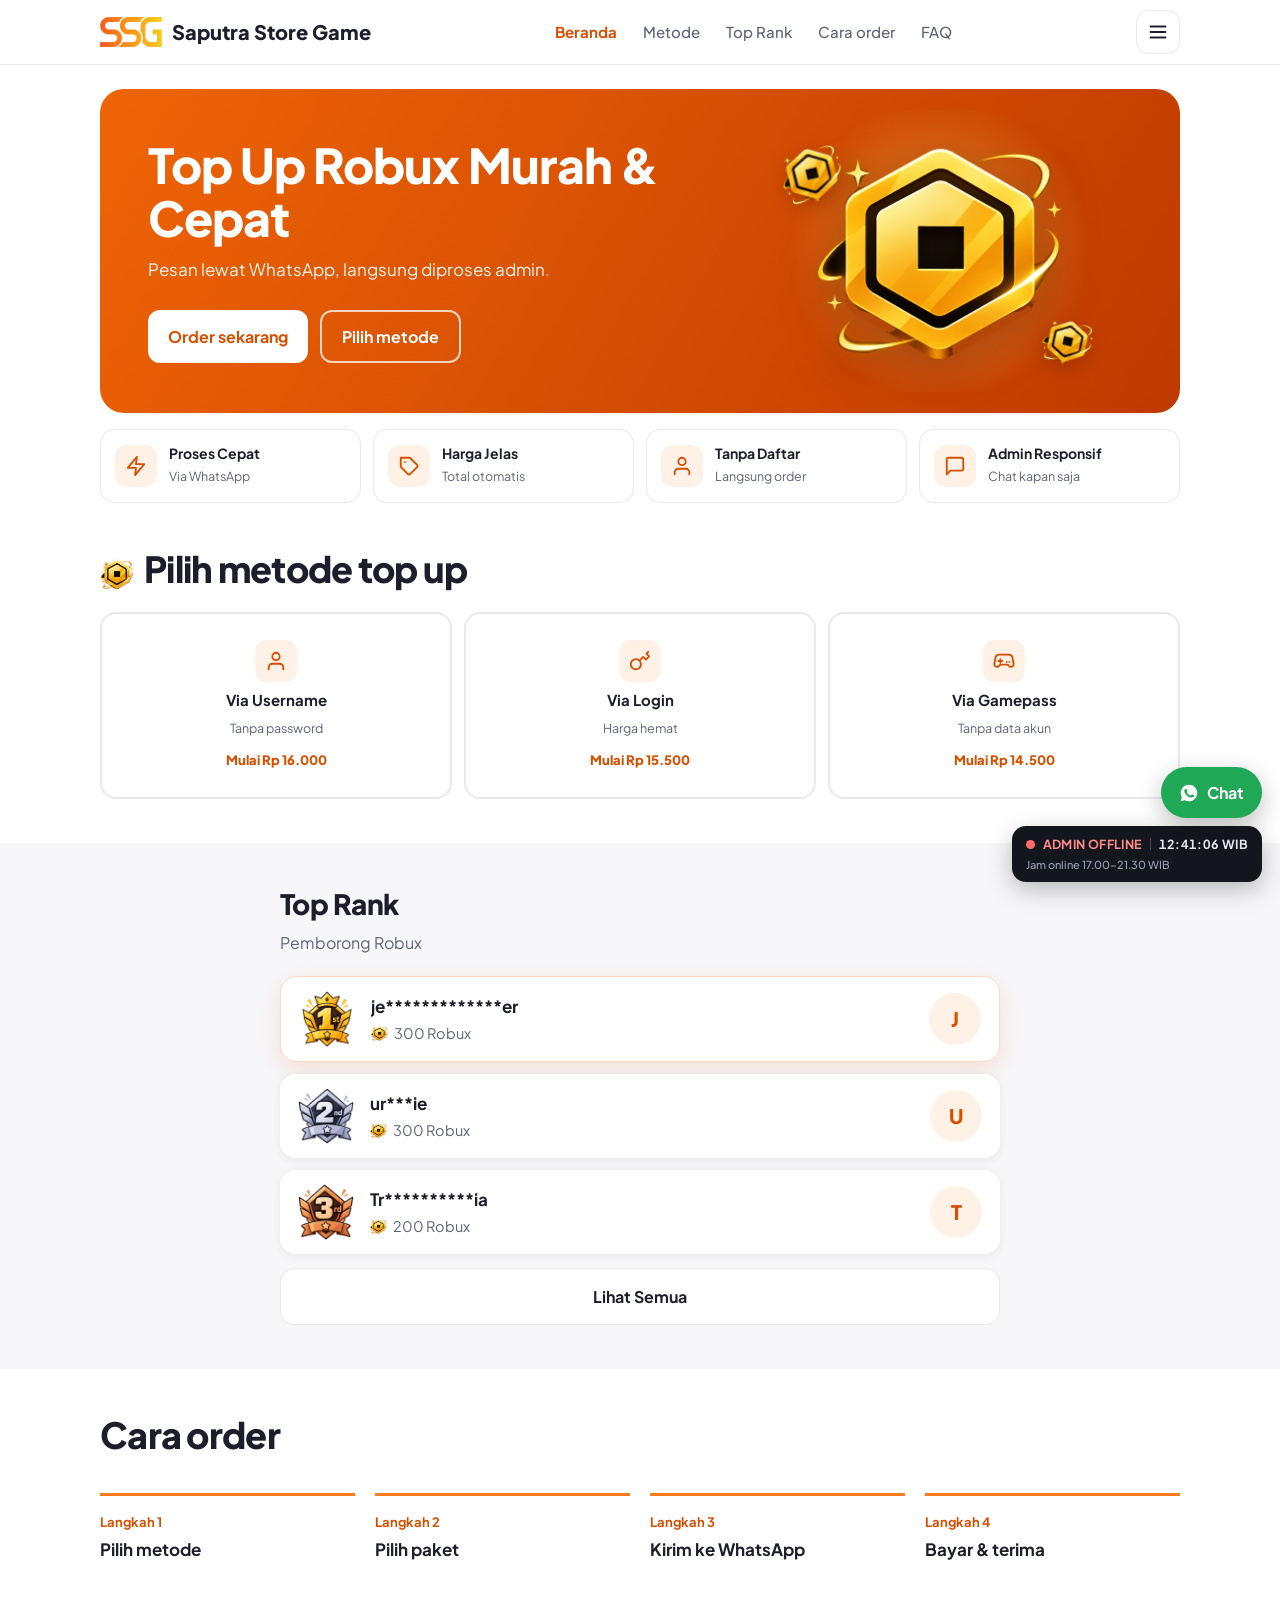
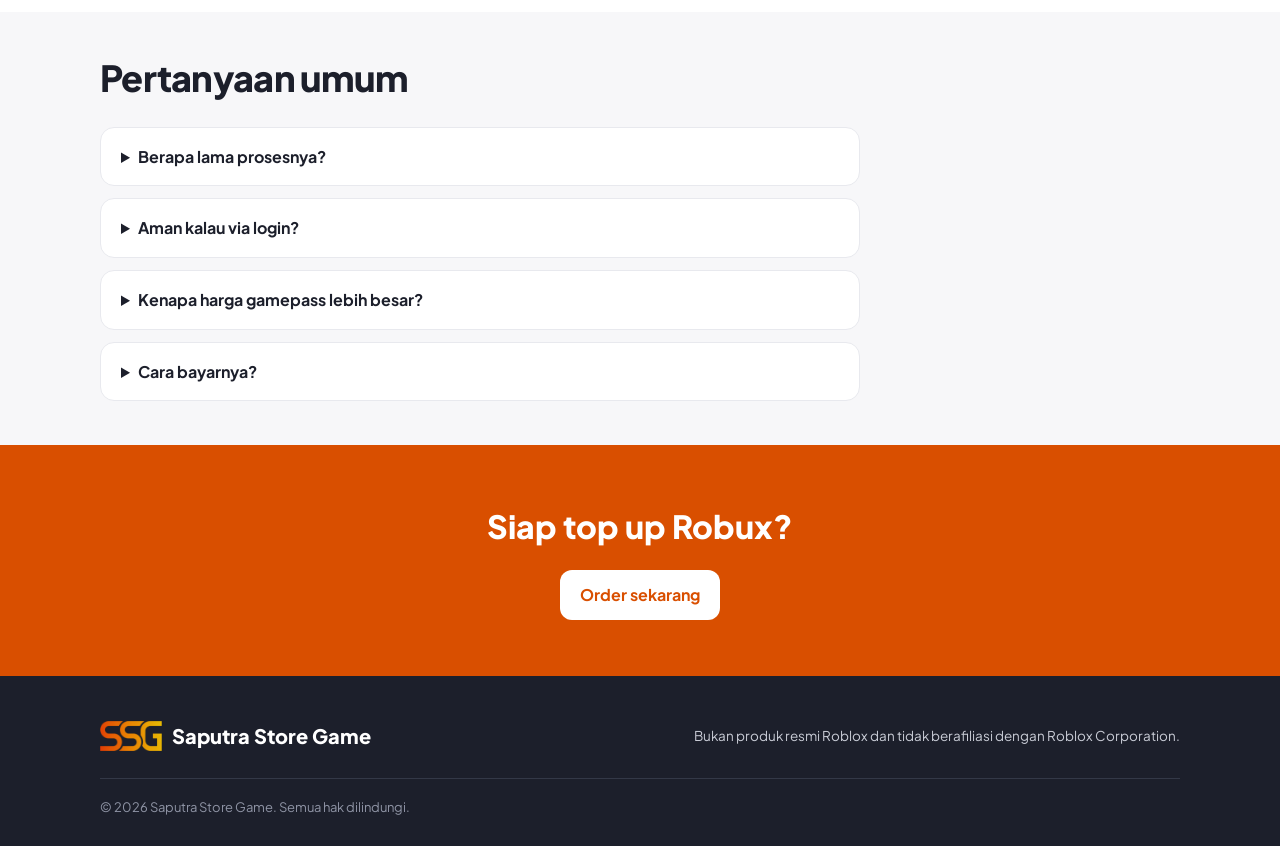
==== commit 2bd4b804: "Add files via upload" ====
--- a/index.html
+++ b/index.html
@@ -9,7 +9,7 @@
 <link rel="preconnect" href="https://fonts.googleapis.com">
 <link rel="preconnect" href="https://fonts.gstatic.com" crossorigin>
 <link href="https://fonts.googleapis.com/css2?family=Plus+Jakarta+Sans:wght@400;500;700;800&display=swap" rel="stylesheet">
-<link rel="stylesheet" href="style.css?v=20261128d">
+<link rel="stylesheet" href="style.css?v=20261128e">
 </head>
 <body>
 <header>
@@ -95,12 +95,15 @@
   </div>
 </footer>
 
-<a class="fab" id="waFab" href="#" target="_blank" rel="noopener" aria-label="Chat admin via WhatsApp">
+<div class="fabbox">
+  <a class="fab" id="waFab" href="#" target="_blank" rel="noopener" aria-label="Chat admin via WhatsApp">
   <svg width="20" height="20" viewBox="0 0 24 24" fill="#fff" aria-hidden="true"><path d="M12 2a10 10 0 0 0-8.6 15.1L2 22l5-1.3A10 10 0 1 0 12 2zm5.2 14.2c-.2.6-1.300 1.200-1.800 1.200-.5.100-1 .2-3.300-.7-2.800-1.200-4.600-4-4.700-4.200-.1-.2-1.100-1.500-1.100-2.800 0-1.300.7-2 1-2.300.2-.3.500-.3.700-.3h.5c.2 0 .4 0 .6.500l.9 2.100c.1.200.1.400 0 .5l-.4.600c-.1.200-.3.300-.1.600.2.300.8 1.300 1.700 2.100 1.200 1 2.200 1.400 2.500 1.500.3.100.5.100.7-.1l.9-1.100c.2-.3.400-.2.700-.1l2 .9c.3.100.5.200.5.300.100.100.100.700-.1 1.300z"/></svg>
   Chat
 </a>
+  <div class="wib" id="wibBar"><div class="row"><i class="dot" aria-hidden="true"></i><b id="wibState">ADMIN ONLINE</b><span class="sep" aria-hidden="true"></span><time id="wibTime">--:--:-- WIB</time></div><small id="wibHours"></small></div>
+</div>
 
-<script src="site.js?v=20261128d"></script>
+<script src="site.js?v=20261128e"></script>
 <script>
 document.querySelectorAll(".from").forEach(e => {
   e.textContent = "Mulai " + rp(Math.min(...CONFIG.prices[e.dataset.m].map(p => p[1])));
--- a/style.css
+++ b/style.css
@@ -277,3 +277,17 @@
 @media(max-width:480px){.rk{gap:12px;padding:12px 14px}.av{width:46px;height:46px}}
 
 section[id]{scroll-margin-top:72px}
+
+.fabbox{position:fixed;right:18px;bottom:18px;z-index:30;display:flex;flex-direction:column;align-items:flex-end;gap:8px}
+.fabbox .fab{position:static}
+.wib{background:#14161d;color:#d6dae3;border-radius:14px;padding:8px 14px;box-shadow:0 8px 24px rgba(0,0,0,.25);display:grid;gap:2px;justify-items:start}
+.wib .row{display:flex;align-items:center;gap:8px;white-space:nowrap;font-size:12.5px;font-weight:700;letter-spacing:.03em}
+.wib .dot{width:9px;height:9px;border-radius:50%;background:#35e0a1;flex:none;animation:pulse 2s infinite}
+.wib #wibState{color:#4ee0b0}
+.wib time{font-variant-numeric:tabular-nums;color:#e8ebf2}
+.wib .sep{width:1px;height:12px;background:#444a58}
+.wib small{font-size:11px;font-weight:500;color:#9aa1b2}
+.wib.off .dot{background:#ff6b6b;animation:none}
+.wib.off #wibState{color:#ff8b8b}
+@keyframes pulse{0%{box-shadow:0 0 0 0 rgba(53,224,161,.55)}70%,100%{box-shadow:0 0 0 7px rgba(53,224,161,0)}}
+@media(prefers-reduced-motion:reduce){.wib .dot{animation:none}}
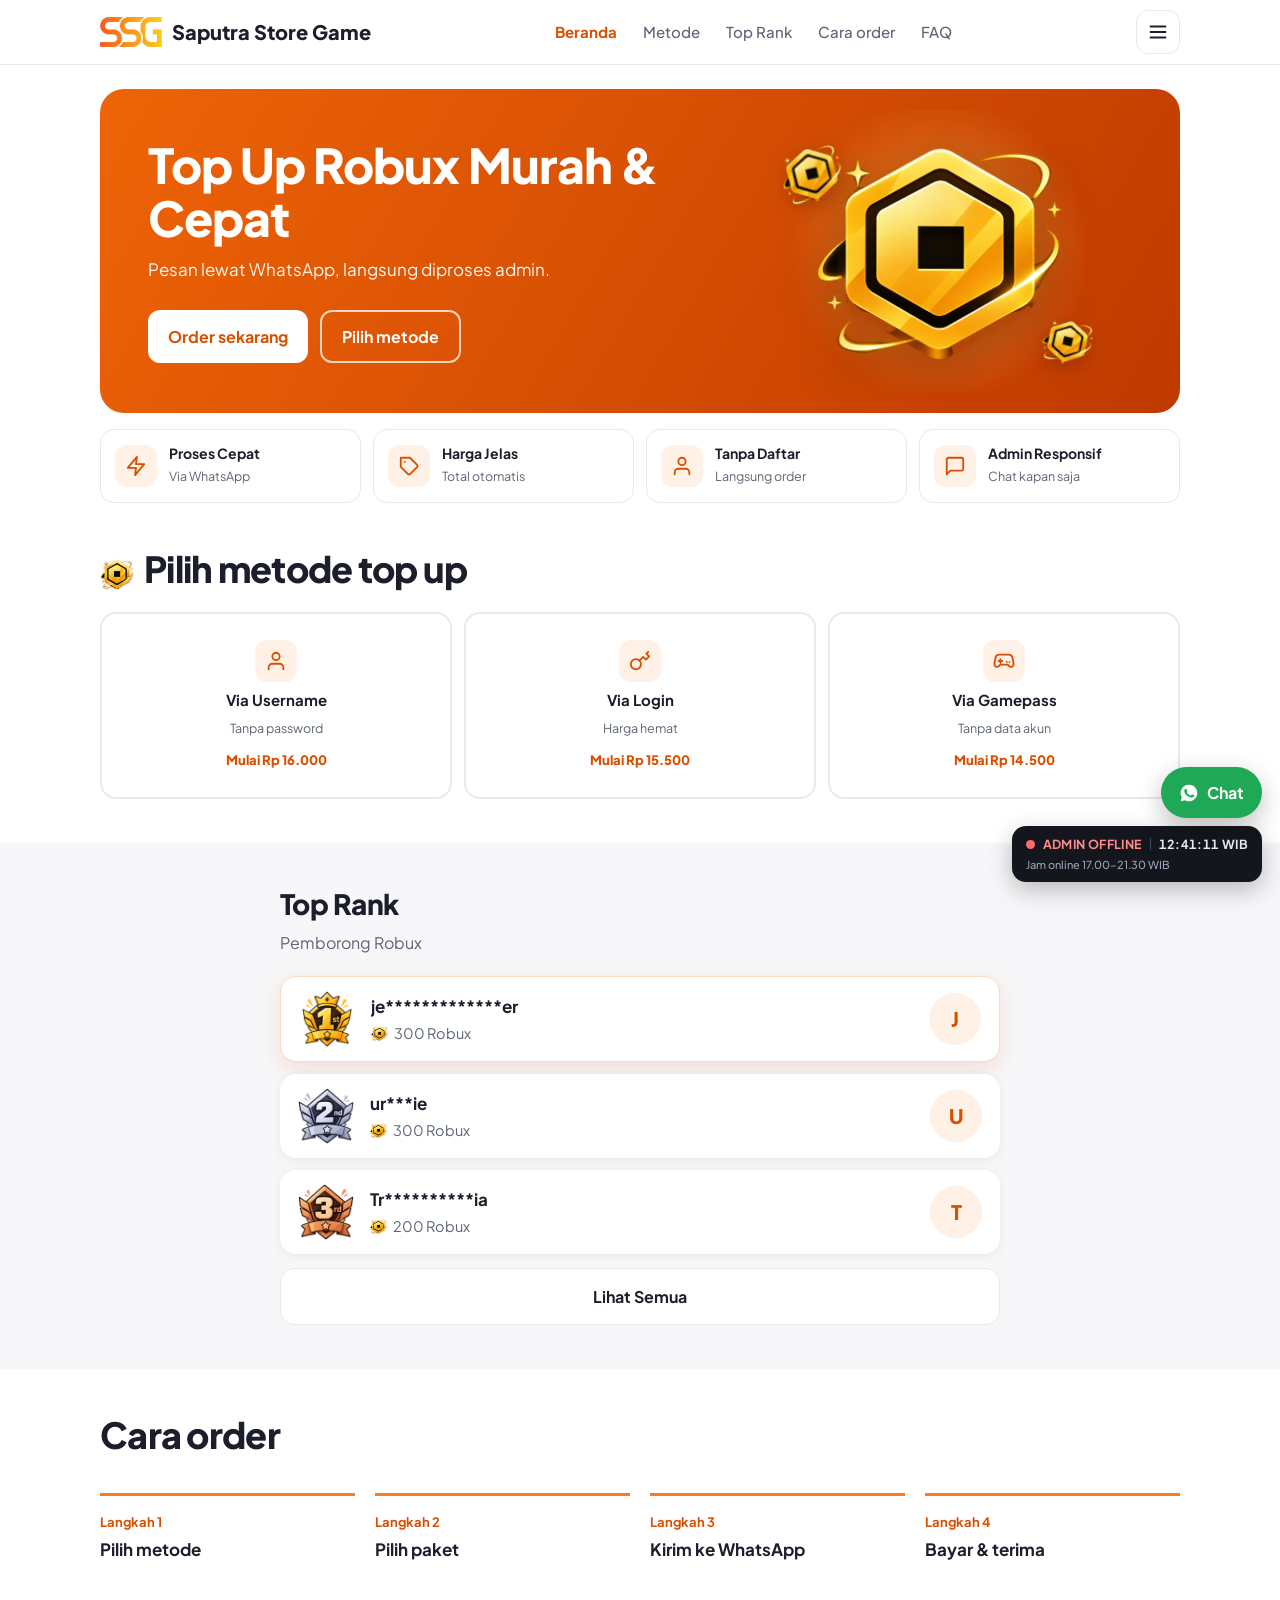
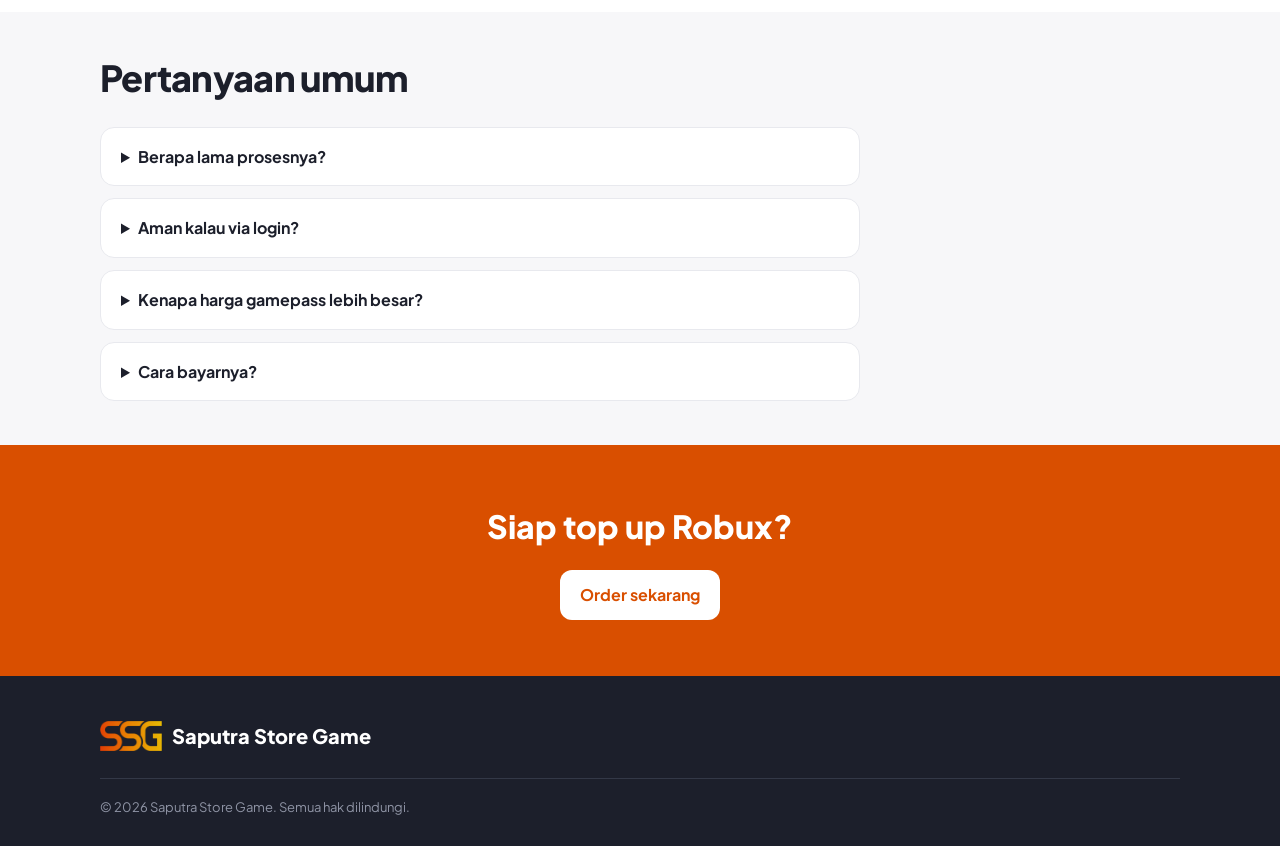
==== commit 81e0064a: "Remove disclaimer from footer Removed the disclaimer about Roblox products." ====
--- a/index.html
+++ b/index.html
@@ -89,7 +89,7 @@
   <div class="wrap">
     <div class="fgrid">
       <a class="logo" href="index.html"><img src="logo.png" alt="" height="30"><span class="fbrand">Saputra Store Game</span></a>
-      <p>Bukan produk resmi Roblox dan tidak berafiliasi dengan Roblox Corporation.</p>
+      <p></p>
     </div>
     <div class="copy">© <span id="yr"></span> <span class="fbrand">Saputra Store Game</span>. Semua hak dilindungi.</div>
   </div>
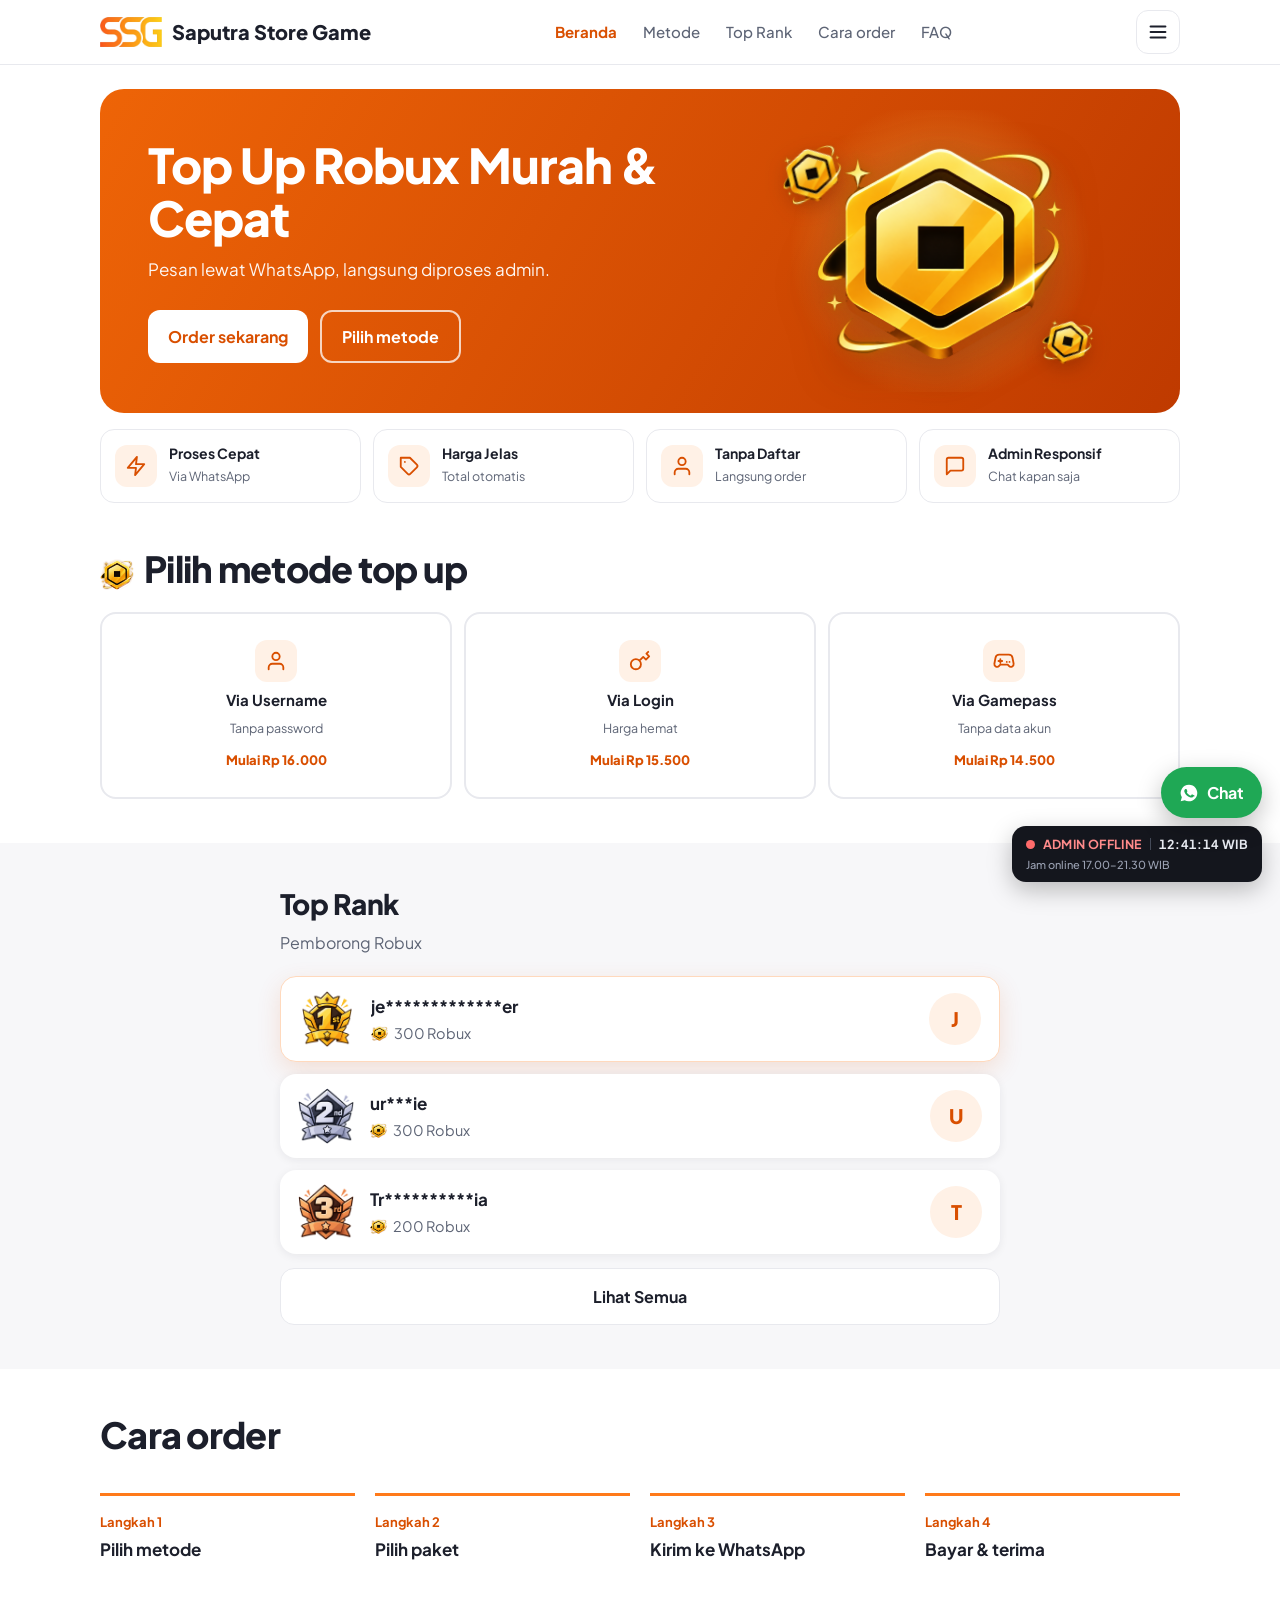
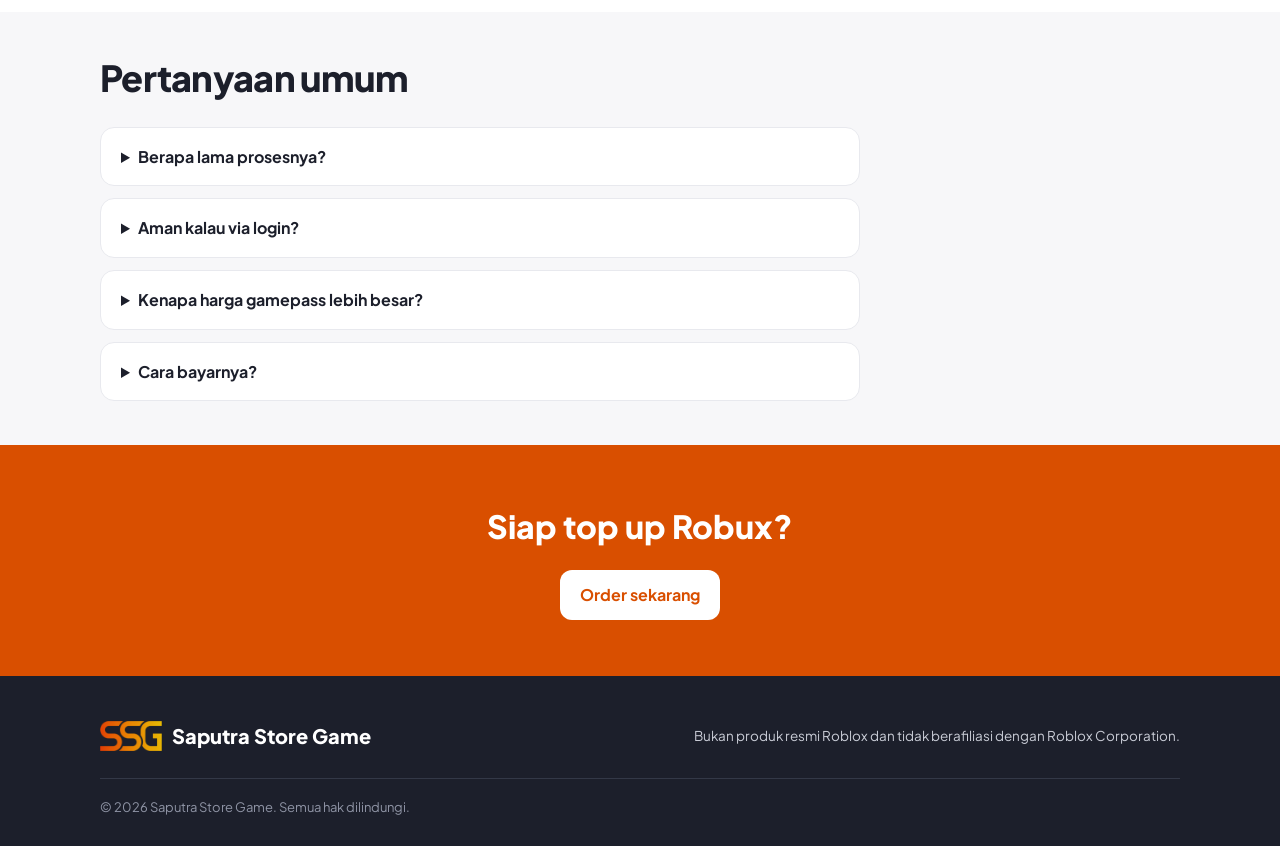
==== commit 6980dc7d: "Add files via upload" ====
--- a/index.html
+++ b/index.html
@@ -3,8 +3,25 @@
 <head>
 <meta charset="utf-8">
 <meta name="viewport" content="width=device-width, initial-scale=1">
-<title>Saputra Store Game – Top Up Robux Cepat & Aman</title>
-<meta name="description" content="Top up Robux via username, login, atau gamepass. Pesan langsung lewat WhatsApp, diproses cepat.">
+<title>Top Up Robux Murah &amp; Cepat | Saputra Store Game</title>
+<meta name="description" content="Top up Robux murah dan cepat di Saputra Store Game. Pilih via username, login, atau gamepass, pesan langsung lewat WhatsApp.">
+<link rel="canonical" href="https://www.ssg.my.id/">
+<meta name="theme-color" content="#d94f00">
+<meta property="og:type" content="website">
+<meta property="og:site_name" content="Saputra Store Game">
+<meta property="og:locale" content="id_ID">
+<meta property="og:title" content="Top Up Robux Murah &amp; Cepat | Saputra Store Game">
+<meta property="og:description" content="Top up Robux murah dan cepat di Saputra Store Game. Pilih via username, login, atau gamepass, pesan langsung lewat WhatsApp.">
+<meta property="og:url" content="https://www.ssg.my.id/">
+<meta property="og:image" content="https://www.ssg.my.id/og-image.png">
+<meta property="og:image:width" content="1200">
+<meta property="og:image:height" content="630">
+<meta name="twitter:card" content="summary_large_image">
+<link rel="apple-touch-icon" href="favicon.png">
+<!-- Tempel tag verifikasi Google Search Console di sini -->
+<script type="application/ld+json">
+{"@context":"https://schema.org","@graph":[{"@type":"WebSite","name":"Saputra Store Game","url":"https://www.ssg.my.id/"},{"@type":"Organization","name":"Saputra Store Game","url":"https://www.ssg.my.id/","logo":"https://www.ssg.my.id/logo-full.png"}]}
+</script>
 <link rel="icon" type="image/png" href="favicon.png">
 <link rel="preconnect" href="https://fonts.googleapis.com">
 <link rel="preconnect" href="https://fonts.gstatic.com" crossorigin>
@@ -89,7 +106,7 @@
   <div class="wrap">
     <div class="fgrid">
       <a class="logo" href="index.html"><img src="logo.png" alt="" height="30"><span class="fbrand">Saputra Store Game</span></a>
-      <p></p>
+      <p>Bukan produk resmi Roblox dan tidak berafiliasi dengan Roblox Corporation.</p>
     </div>
     <div class="copy">© <span id="yr"></span> <span class="fbrand">Saputra Store Game</span>. Semua hak dilindungi.</div>
   </div>
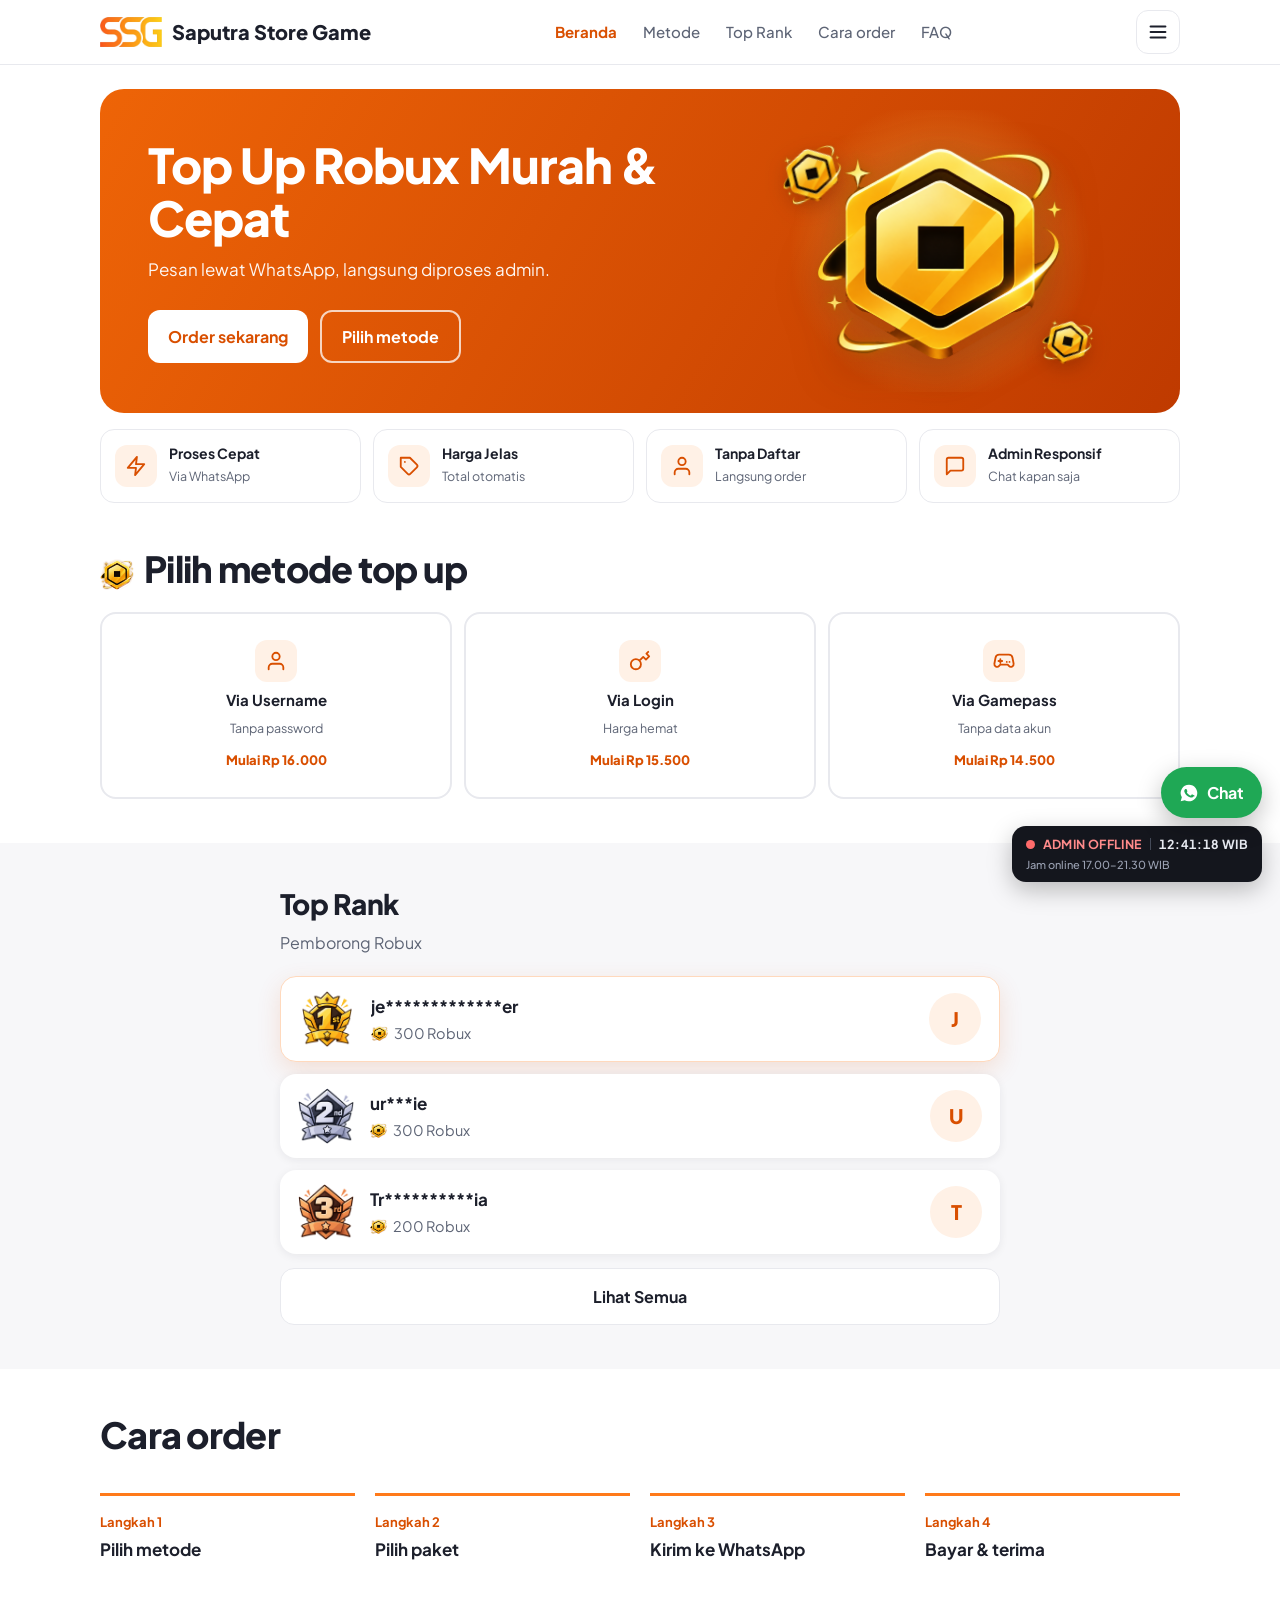
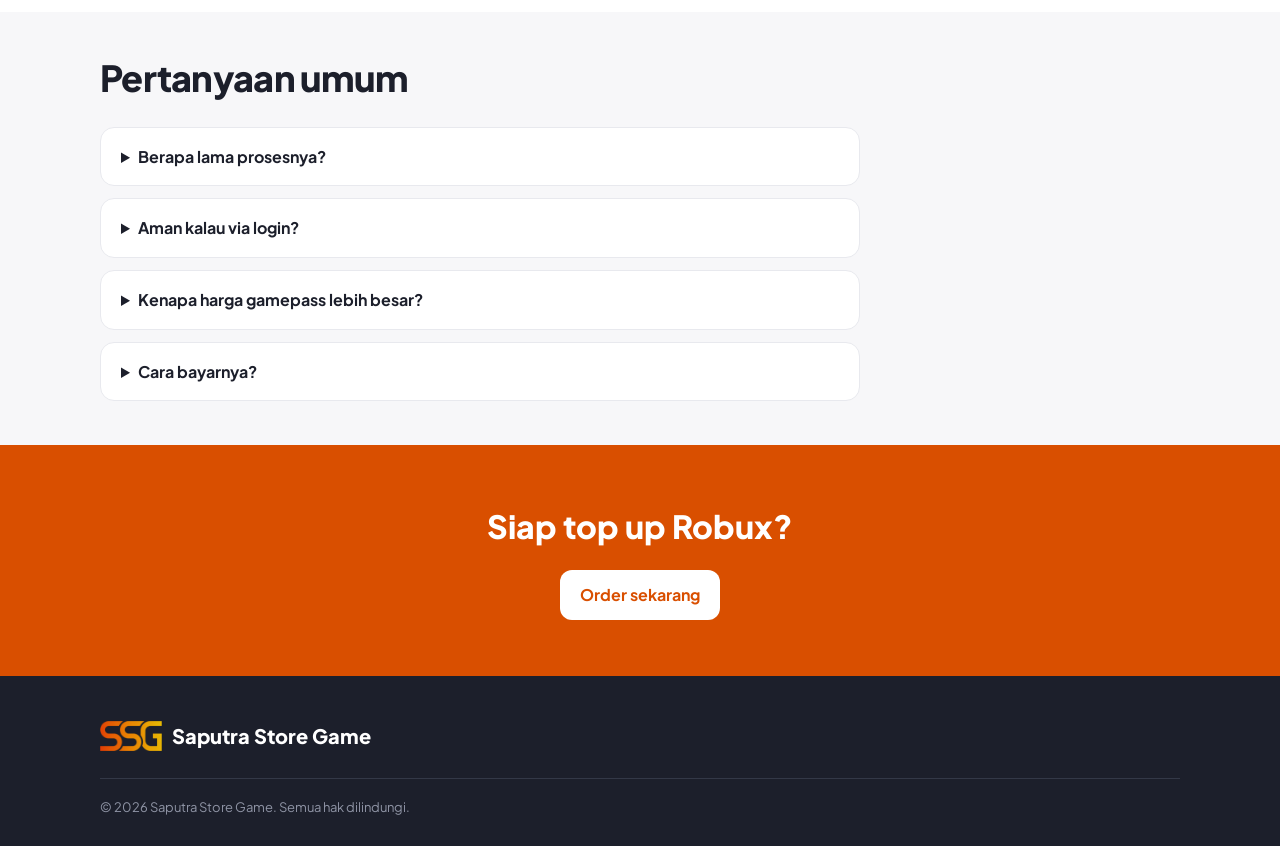
==== commit 122658b5: "Remove Roblox disclaimer from footer Removed the disclaimer about Roblox from the footer." ====
--- a/index.html
+++ b/index.html
@@ -106,7 +106,7 @@
   <div class="wrap">
     <div class="fgrid">
       <a class="logo" href="index.html"><img src="logo.png" alt="" height="30"><span class="fbrand">Saputra Store Game</span></a>
-      <p>Bukan produk resmi Roblox dan tidak berafiliasi dengan Roblox Corporation.</p>
+      <p></p>
     </div>
     <div class="copy">© <span id="yr"></span> <span class="fbrand">Saputra Store Game</span>. Semua hak dilindungi.</div>
   </div>
